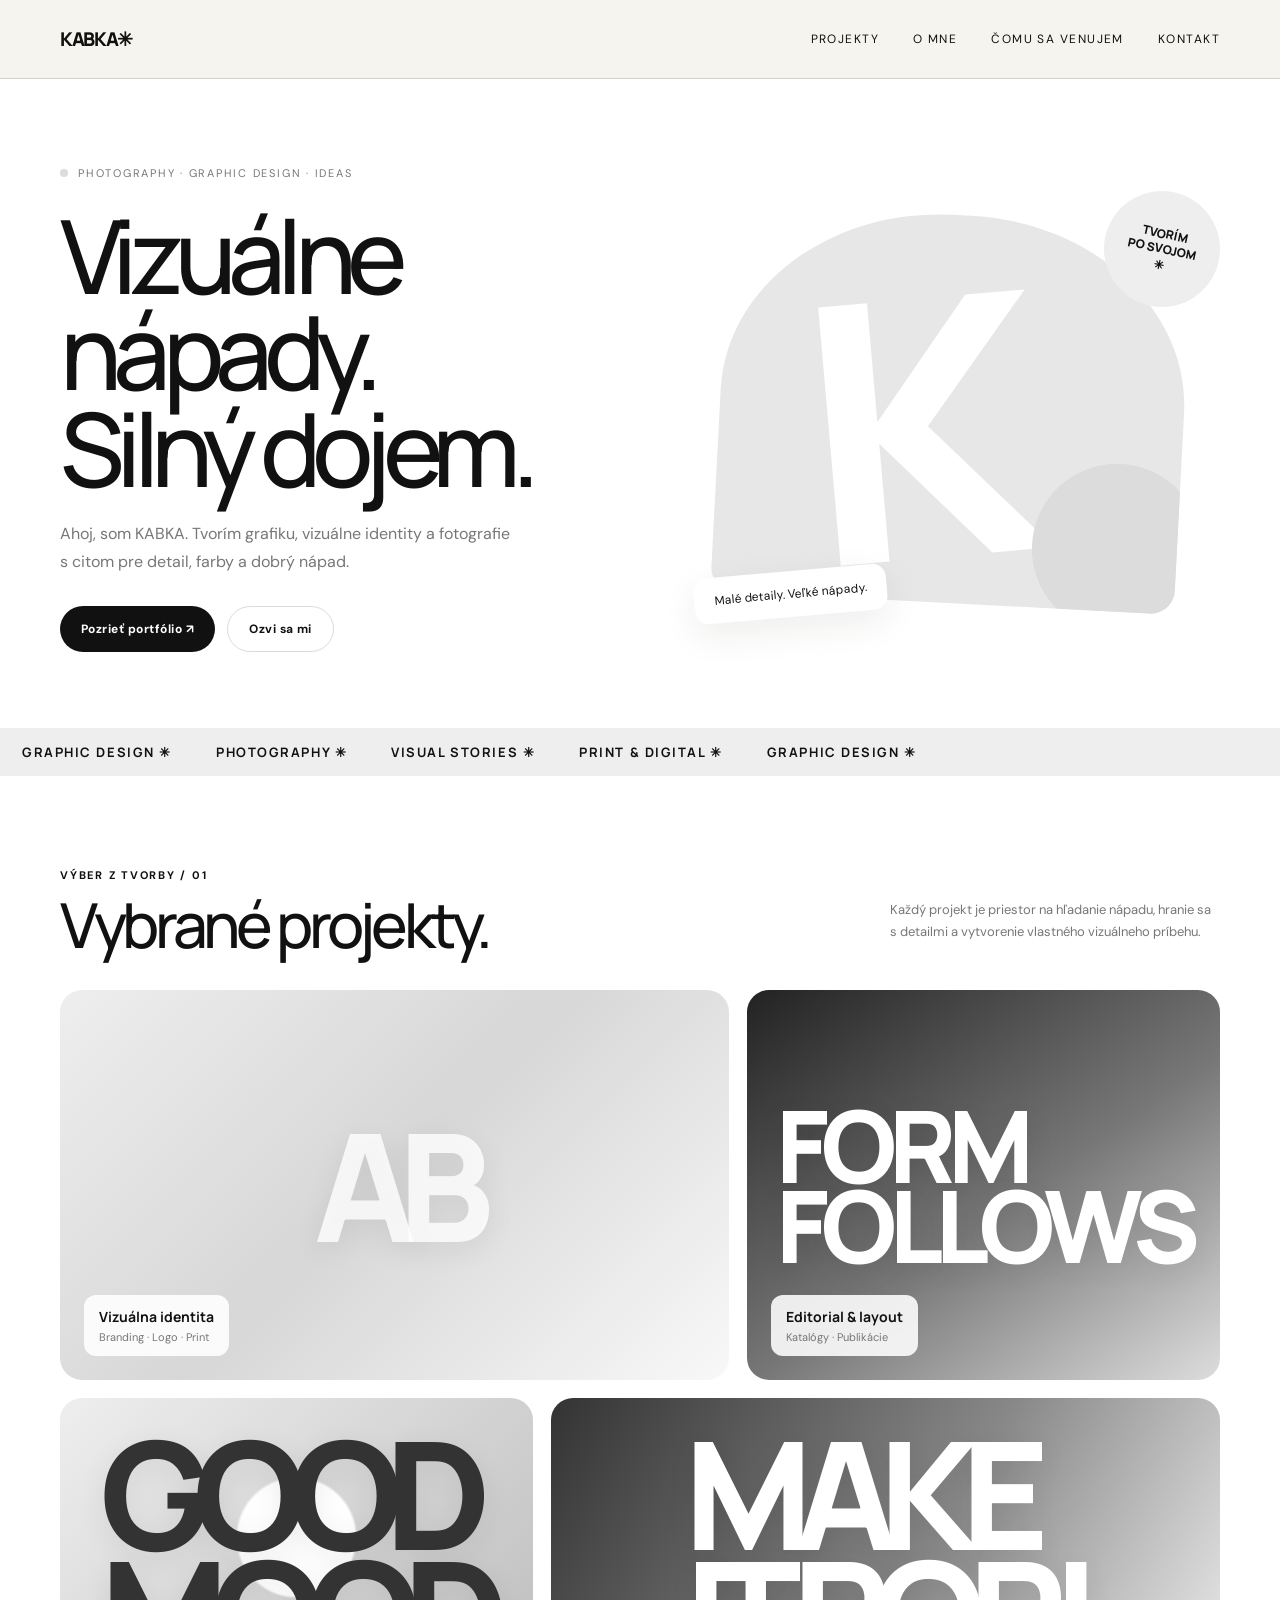
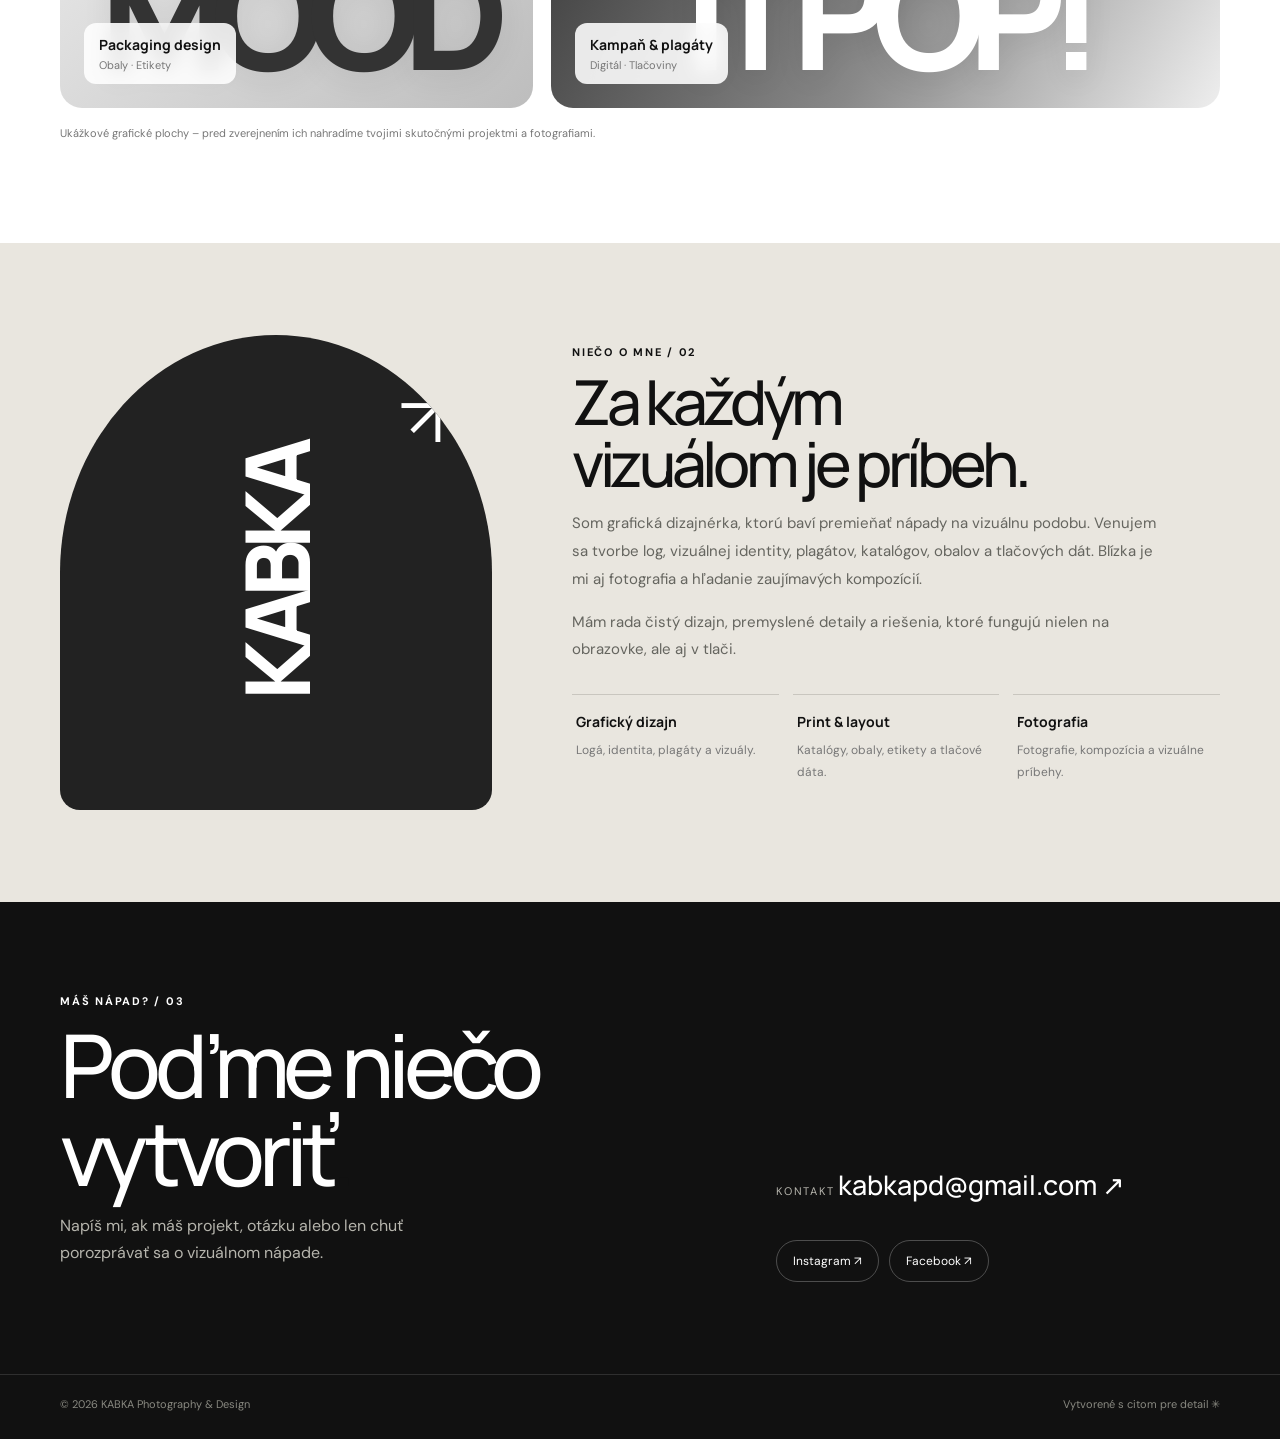
==== index.html @ 550609e1 "index-minimalist.html" ====
<!DOCTYPE html>
<html lang="sk">
<head>
  <meta charset="UTF-8">
  <meta name="viewport" content="width=device-width, initial-scale=1">
  <meta name="description" content="KABKA Photography & Design – grafický dizajn, vizuálna identita, tlačoviny a fotografia.">
  <meta name="theme-color" content="#f6f3ed">
  <title>KABKA — Photography & Design</title>
  <link rel="preconnect" href="https://fonts.googleapis.com">
  <link rel="preconnect" href="https://fonts.gstatic.com" crossorigin>
  <link href="https://fonts.googleapis.com/css2?family=DM+Sans:wght@400;500;600;700&family=Manrope:wght@300;400;500;600;700;800&display=swap" rel="stylesheet">
  <style>
    :root {
      --paper: #ffffff;
      --ink: #111111;
      --muted: #777777;
      --orange: #111111;
      --lime: #eeeeee;
      --blue: #e8e8e8;
      --line: rgba(32,33,30,.16);
      --radius: 22px;
    }
    * { box-sizing: border-box; }
    html { scroll-behavior: smooth; }
    body { margin: 0; background: var(--paper); color: var(--ink); font-family: "DM Sans", sans-serif; }
    a { color: inherit; text-decoration: none; }
    button { font: inherit; }
    .wrap { width: min(1160px, calc(100% - 48px)); margin: auto; }
    header { position: sticky; top: 0; z-index: 20; background: rgba(246,243,237,.9); backdrop-filter: blur(14px); border-bottom: 1px solid var(--line); }
    .nav { min-height: 78px; display: flex; align-items: center; justify-content: space-between; gap: 24px; }
    .brand { font: 800 19px/1 "Manrope", sans-serif; letter-spacing: -.07em; }
    .brand span { color: #111111; }
    nav { display: flex; align-items: center; gap: clamp(16px, 3vw, 34px); font-size: 12px; text-transform: uppercase; letter-spacing: .12em; }
    nav a { transition: color .2s; } nav a:hover { color: #111111; }
    .menu { display: none; border: 1px solid var(--line); border-radius: 50px; padding: 10px 14px; background: transparent; }
    .hero { padding: 82px 0 76px; position: relative; overflow: hidden; }
    .hero-grid { display: grid; grid-template-columns: 1.05fr .95fr; gap: 52px; align-items: center; }
    .eyebrow { display: inline-flex; align-items: center; gap: 10px; text-transform: uppercase; letter-spacing: .16em; font-size: 11px; color: var(--muted); }
    .dot { width: 8px; height: 8px; border-radius: 50%; background: #dcdcdc; display: inline-block; }
    h1 { font: 500 clamp(54px, 8vw, 104px)/.94 "Manrope", sans-serif; letter-spacing: -.085em; margin: 25px 0 24px; }
    h1 em { color: #111111; font-style: normal; }
    .hero-copy { max-width: 450px; color: var(--muted); font-size: 16px; line-height: 1.75; }
    .hero-actions { display: flex; flex-wrap: wrap; gap: 12px; margin-top: 30px; }
    .btn { display: inline-flex; align-items: center; justify-content: center; border-radius: 50px; padding: 14px 21px; font-size: 12px; font-weight: 700; letter-spacing: .04em; transition: transform .2s, background .2s; }
    .btn:hover { transform: translateY(-3px); }
    .btn-dark { background: var(--ink); color: white; }
    .btn-light { border: 1px solid var(--line); }
    .hero-art { min-height: 430px; position: relative; }
    .shape-main { position: absolute; inset: 24px 36px 18px 26px; border-radius: 48% 48% 24px 24px; background: #e7e7e7; overflow: hidden; transform: rotate(3deg); }
    .shape-main:before { content: "K"; position: absolute; font: 800 360px/.8 "Manrope"; letter-spacing: -.14em; color: #ffffff; left: 18%; top: 17%; transform: rotate(-8deg); }
    .shape-main:after { content: ""; position: absolute; width: 170px; height: 170px; border-radius: 50%; background: #dcdcdc; right: -25px; bottom: -22px; }
    .sticker { position: absolute; right: 0; top: 0; width: 116px; height: 116px; border-radius: 50%; background: #eeeeee; display: grid; place-items: center; text-align: center; font: 800 12px/1.3 "Manrope"; text-transform: uppercase; transform: rotate(12deg); z-index: 2; }
    .scribble { position: absolute; bottom: 4px; left: 0; background: white; padding: 15px 20px; border-radius: 14px; box-shadow: 0 12px 35px #20211e14; font-size: 12px; transform: rotate(-5deg); z-index: 3; }
    .ticker { background: #eeeeee; padding: 15px 0; overflow: hidden; white-space: nowrap; font: 700 13px "Manrope"; letter-spacing: .12em; text-transform: uppercase; }
    .ticker span { padding: 0 22px; }
    section { padding: 92px 0; }
    .section-head { display: flex; align-items: end; justify-content: space-between; gap: 24px; margin-bottom: 34px; }
    .kicker { color: #111111; font-size: 11px; text-transform: uppercase; letter-spacing: .16em; font-weight: 700; }
    h2 { font: 500 clamp(38px, 5vw, 62px)/1 "Manrope"; letter-spacing: -.07em; margin: 12px 0 0; }
    .section-note { max-width: 330px; color: var(--muted); font-size: 13px; line-height: 1.7; }
    .work-grid { display: grid; grid-template-columns: repeat(12, 1fr); gap: 18px; }
    .project { position: relative; min-height: 310px; border-radius: var(--radius); overflow: hidden; display: flex; align-items: end; padding: 24px; isolation: isolate; }
    .project:before { content: ""; position: absolute; inset: 0; z-index: -1; transition: transform .5s; }
    .project:hover:before { transform: scale(1.06); }
    .project:nth-child(1) { grid-column: span 7; min-height: 390px; }
    .project:nth-child(2) { grid-column: span 5; }
    .project:nth-child(3) { grid-column: span 5; }
    .project:nth-child(4) { grid-column: span 7; }
    .project:nth-child(1):before { background: linear-gradient(135deg,#eeeeee,#d7d7d7 48%,#f8f8f8); }
    .project:nth-child(2):before { background: linear-gradient(145deg,#222222,#777777 55%,#dddddd); }
    .project:nth-child(3):before { background: radial-gradient(circle at 50% 45%,#ffffff 0 20%,transparent 21%),linear-gradient(135deg,#eeeeee,#bdbdbd); }
    .project:nth-child(4):before { background: linear-gradient(120deg,#333333,#888888 55%,#eeeeee); }
    .project .graphic { position: absolute; inset: 0; display: grid; place-items: center; pointer-events: none; }
    .project .graphic b { font: 800 clamp(65px, 12vw, 150px)/.8 "Manrope"; letter-spacing: -.12em; color: rgba(255,255,255,.8); text-shadow: 0 8px 30px #00000012; }
    .project:nth-child(2) .graphic b { font-size: clamp(55px,8vw,100px); color: #ffffff; letter-spacing: -.08em; }
    .project:nth-child(3) .graphic b { color: #333333; }
    .project:nth-child(4) .graphic b { color: #ffffff; }
    .project-label { background: rgba(255,255,255,.88); backdrop-filter: blur(10px); padding: 12px 15px; border-radius: 12px; }
    .project-label strong { display: block; font: 700 14px "Manrope"; }
    .project-label small { display: block; color: var(--muted); margin-top: 4px; font-size: 11px; }
    .about { background: #e9e6df; }
    .about-grid { display: grid; grid-template-columns: .8fr 1.2fr; gap: 80px; align-items: center; }
    .about-mark { background: #222222; border-radius: 50% 50% 20px 20px; aspect-ratio: 4/4.4; display: grid; place-items: center; position: relative; overflow: hidden; }
    .about-mark:before { content: "KABKA"; font: 800 clamp(45px,7vw,90px)/.8 "Manrope"; color: #ffffff; letter-spacing: -.1em; transform: rotate(-90deg); }
    .about-mark:after { content: "✳"; position: absolute; font-size: 100px; color: #ffffff; right: 12px; top: 8px; }
    .about-text { color: #65655f; font-size: 15px; line-height: 1.85; max-width: 600px; }
    .services { display: grid; grid-template-columns: repeat(3,1fr); gap: 14px; margin-top: 30px; }
    .service { border-top: 1px solid var(--line); padding: 17px 4px; }
    .service b { display: block; font: 700 14px "Manrope"; margin-bottom: 7px; }
    .service span { color: var(--muted); font-size: 12px; line-height: 1.6; }
    .contact { background: var(--ink); color: var(--paper); }
    .contact .kicker { color: #ffffff; }
    .contact-grid { display: grid; grid-template-columns: 1.2fr .8fr; gap: 50px; align-items: end; }
    .contact h2 { font-size: clamp(48px,7vw,88px); }
    .contact p { color: #b6b5ad; line-height: 1.7; max-width: 430px; }
    .contact-link { display: inline-block; font: 500 clamp(18px,3vw,27px) "Manrope"; border-bottom: 1px solid var(--orange); padding-bottom: 8px; margin-top: 15px; }
    .socials { display: flex; gap: 10px; margin-top: 28px; }
    .socials a { border: 1px solid #ffffff40; padding: 12px 16px; border-radius: 50px; font-size: 12px; }
    footer { background: var(--ink); color: #898981; padding: 22px 0 28px; border-top: 1px solid #ffffff20; font-size: 11px; }
    footer .wrap { display: flex; justify-content: space-between; gap: 20px; }
    @media (max-width: 760px) {
      .wrap { width: min(100% - 32px, 560px); }
      .nav { min-height: 68px; } .menu { display: block; }
      nav { display: none; position: absolute; top: 68px; left: 0; right: 0; background: var(--paper); padding: 22px 24px; border-bottom: 1px solid var(--line); flex-direction: column; align-items: flex-start; }
      nav.open { display: flex; }
      .hero { padding: 58px 0 50px; } .hero-grid, .about-grid, .contact-grid { grid-template-columns: 1fr; gap: 30px; }
      .hero-art { min-height: 330px; } .shape-main { inset: 15px 28px 10px 25px; }
      .shape-main:before { font-size: 280px; }
      section { padding: 68px 0; } .section-head { display: block; } .section-note { margin-top: 18px; }
      .project:nth-child(n) { grid-column: span 12; min-height: 280px; }
      .services { grid-template-columns: 1fr; gap: 0; }
      footer .wrap { flex-direction: column; }
    }
  </style>
</head>
<body>
  <header>
    <div class="wrap nav">
      <a class="brand" href="#top">KABKA<span>✳</span></a>
      <button class="menu" aria-label="Otvoriť menu" onclick="document.querySelector('nav').classList.toggle('open')">MENU ☰</button>
      <nav>
        <a href="#projekty">Projekty</a>
        <a href="#o-mne">O mne</a>
        <a href="#sluzby">Čomu sa venujem</a>
        <a href="#kontakt">Kontakt</a>
      </nav>
    </div>
  </header>

  <main id="top">
    <section class="hero">
      <div class="wrap hero-grid">
        <div>
          <div class="eyebrow"><i class="dot"></i> Photography · Graphic design · Ideas</div>
          <h1>Vizuálne<br><em>nápady.</em><br>Silný dojem.</h1>
          <p class="hero-copy">Ahoj, som KABKA. Tvorím grafiku, vizuálne identity a fotografie s citom pre detail, farby a dobrý nápad.</p>
          <div class="hero-actions">
            <a class="btn btn-dark" href="#projekty">Pozrieť portfólio ↗</a>
            <a class="btn btn-light" href="#kontakt">Ozvi sa mi</a>
          </div>
        </div>
        <div class="hero-art" aria-label="Abstraktná grafická ilustrácia">
          <div class="shape-main"></div>
          <div class="sticker">Tvorím<br>po svojom<br>✳</div>
          <div class="scribble">Malé detaily. Veľké nápady.</div>
        </div>
      </div>
    </section>

    <div class="ticker"><span>GRAPHIC DESIGN ✳</span><span>PHOTOGRAPHY ✳</span><span>VISUAL STORIES ✳</span><span>PRINT & DIGITAL ✳</span><span>GRAPHIC DESIGN ✳</span></div>

    <section id="projekty">
      <div class="wrap">
        <div class="section-head">
          <div><div class="kicker">Výber z tvorby / 01</div><h2>Vybrané projekty<span style="color:var(--orange)">.</span></h2></div>
          <p class="section-note">Každý projekt je priestor na hľadanie nápadu, hranie sa s detailmi a vytvorenie vlastného vizuálneho príbehu.</p>
        </div>
        <div class="work-grid">
          <a class="project" href="#kontakt"><div class="graphic"><b>AB</b></div><div class="project-label"><strong>Vizuálna identita</strong><small>Branding · Logo · Print</small></div></a>
          <a class="project" href="#kontakt"><div class="graphic"><b>FORM<br>FOLLOWS</b></div><div class="project-label"><strong>Editorial & layout</strong><small>Katalógy · Publikácie</small></div></a>
          <a class="project" href="#kontakt"><div class="graphic"><b>GOOD<br>MOOD</b></div><div class="project-label"><strong>Packaging design</strong><small>Obaly · Etikety</small></div></a>
          <a class="project" href="#kontakt"><div class="graphic"><b>MAKE<br>IT POP!</b></div><div class="project-label"><strong>Kampaň & plagáty</strong><small>Digitál · Tlačoviny</small></div></a>
        </div>
        <p style="font-size:11px;color:var(--muted);margin-top:18px">Ukážkové grafické plochy – pred zverejnením ich nahradíme tvojimi skutočnými projektmi a fotografiami.</p>
      </div>
    </section>

    <section class="about" id="o-mne">
      <div class="wrap about-grid">
        <div class="about-mark" aria-label="KABKA"></div>
        <div>
          <div class="kicker">Niečo o mne / 02</div>
          <h2>Za každým<br>vizuálom je príbeh.</h2>
          <p class="about-text">Som grafická dizajnérka, ktorú baví premieňať nápady na vizuálnu podobu. Venujem sa tvorbe log, vizuálnej identity, plagátov, katalógov, obalov a tlačových dát. Blízka je mi aj fotografia a hľadanie zaujímavých kompozícií.</p>
          <p class="about-text">Mám rada čistý dizajn, premyslené detaily a riešenia, ktoré fungujú nielen na obrazovke, ale aj v tlači.</p>
          <div class="services" id="sluzby">
            <div class="service"><b>Grafický dizajn</b><span>Logá, identita, plagáty a vizuály.</span></div>
            <div class="service"><b>Print & layout</b><span>Katalógy, obaly, etikety a tlačové dáta.</span></div>
            <div class="service"><b>Fotografia</b><span>Fotografie, kompozícia a vizuálne príbehy.</span></div>
          </div>
        </div>
      </div>
    </section>

    <section id="kontakt" class="contact">
      <div class="wrap contact-grid">
        <div>
          <div class="kicker">Máš nápad? / 03</div>
          <h2>Poďme niečo<br>vytvoriť<span style="color:var(--orange)">.</span></h2>
          <p>Napíš mi, ak máš projekt, otázku alebo len chuť porozprávať sa o vizuálnom nápade.</p>
        </div>
        <div>
          <div class="eyebrow" style="color:#b6b5ad">Kontakt</div>
          <a class="contact-link" href="mailto:kabkapd@gmail.com">kabkapd@gmail.com ↗</a>
          <div class="socials">
            <a href="https://www.instagram.com/" target="_blank" rel="noopener">Instagram ↗</a>
            <a href="https://www.facebook.com/" target="_blank" rel="noopener">Facebook ↗</a>
          </div>
        </div>
      </div>
    </section>
  </main>
  <footer><div class="wrap"><span>© <span id="year"></span> KABKA Photography & Design</span><span>Vytvorené s citom pre detail ✳</span></div></footer>
  <script>document.getElementById('year').textContent = new Date().getFullYear();</script>
</body>
</html>
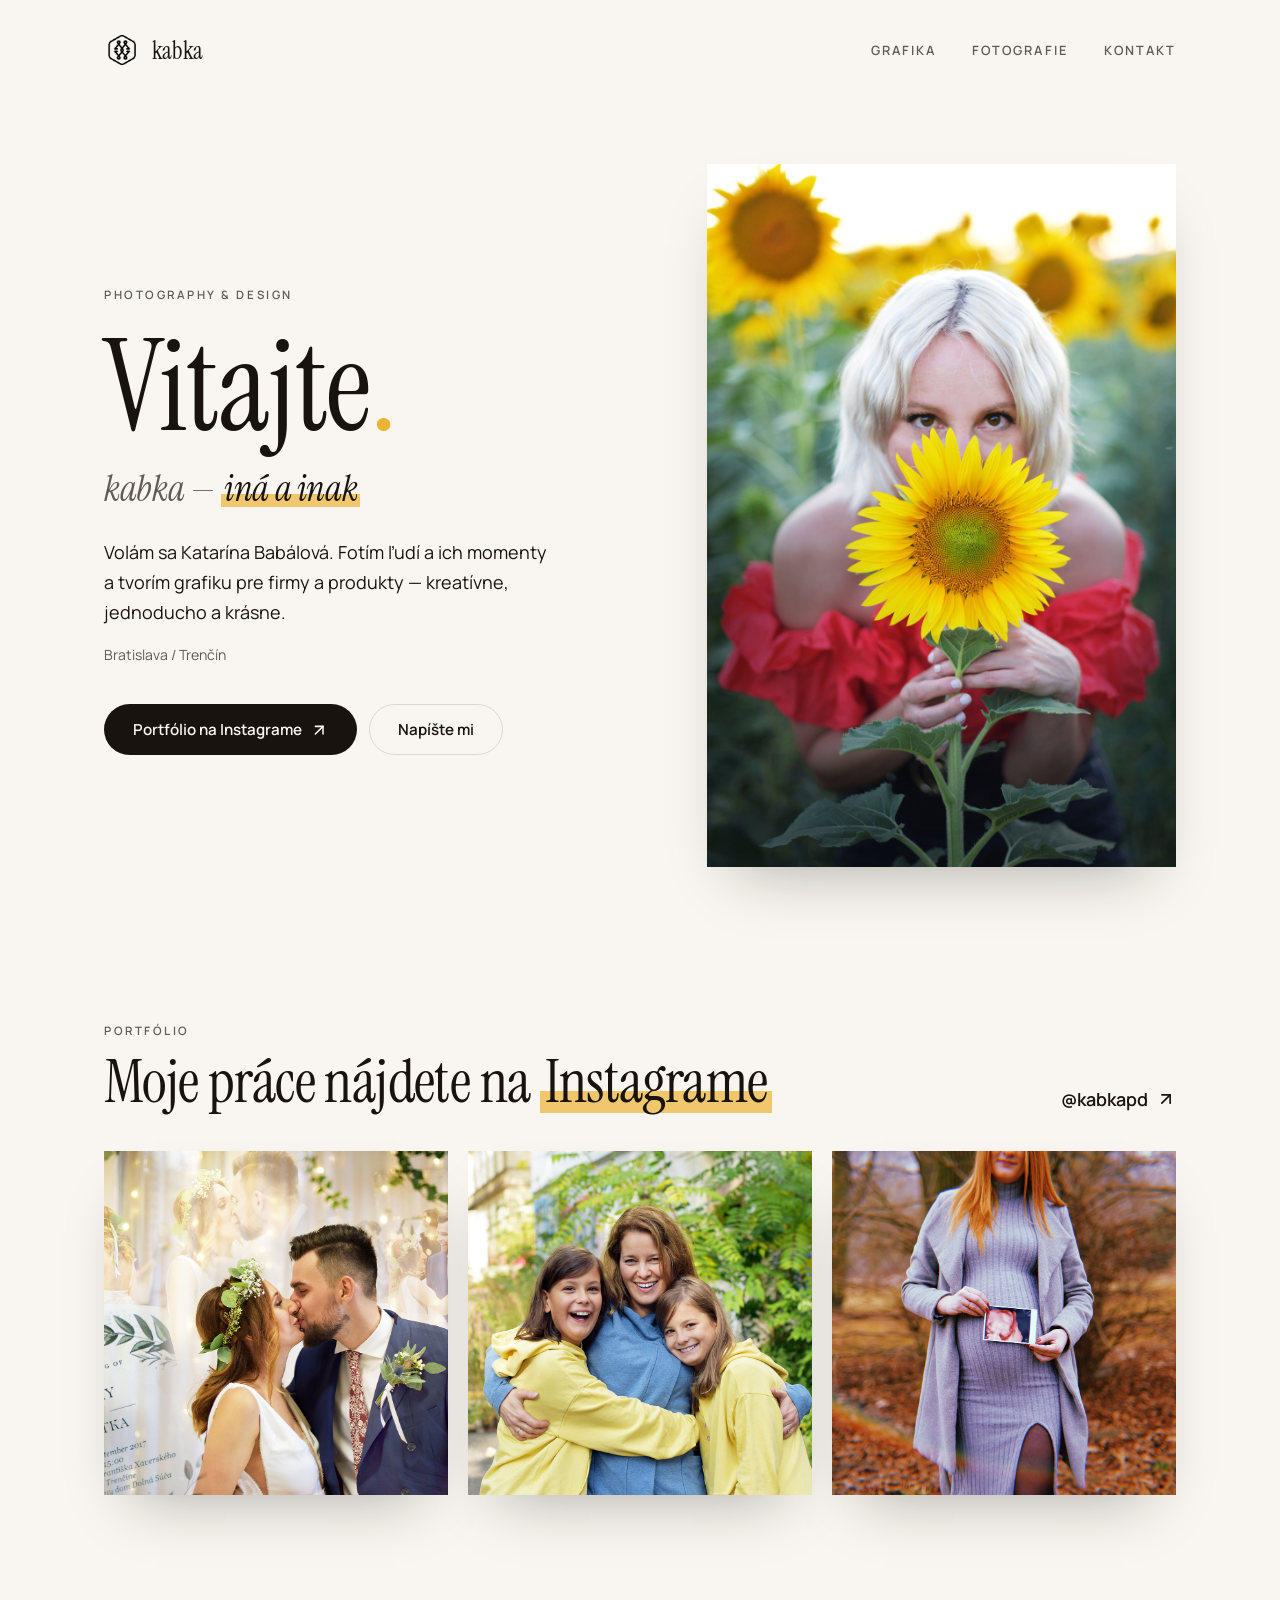
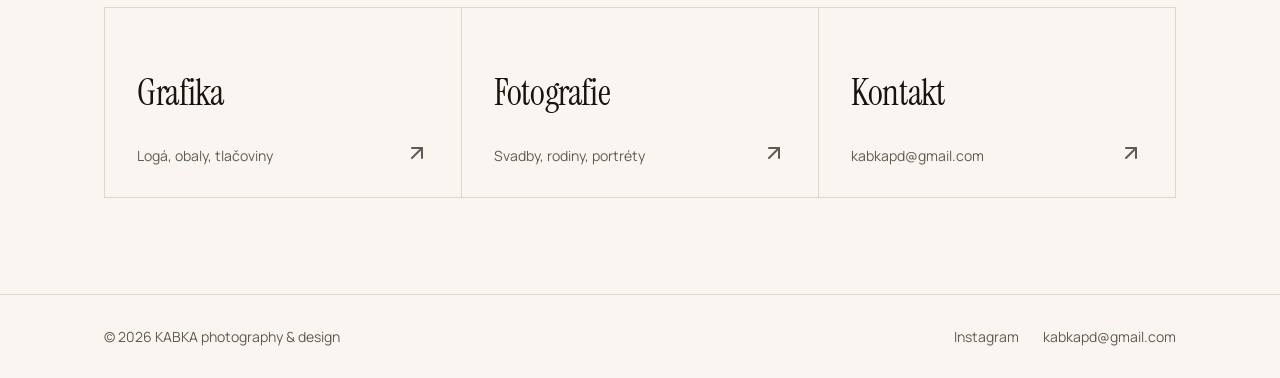
==== commit d6d92ea3: "Nová minimalistická stránka KABKA: úvod, Grafika, Fotografie, Kontakt" ====
--- a/index.html
+++ b/index.html
@@ -1,206 +1,117 @@
 <!DOCTYPE html>
 <html lang="sk">
 <head>
-  <meta charset="UTF-8">
+  <meta charset="utf-8">
   <meta name="viewport" content="width=device-width, initial-scale=1">
-  <meta name="description" content="KABKA Photography & Design – grafický dizajn, vizuálna identita, tlačoviny a fotografia.">
-  <meta name="theme-color" content="#f6f3ed">
-  <title>KABKA — Photography & Design</title>
+  <title>KABKA – fotografia a grafický dizajn | Katarína Babálová</title>
+  <meta name="description" content="Vitajte u KABKA – iná a inak. Fotografie a grafický dizajn Kataríny Babálovej, Bratislava a Trenčín.">
+  <meta name="author" content="Katarína Babálová">
+  <meta property="og:title" content="KABKA – fotografia a grafický dizajn">
+  <meta property="og:description" content="Iná a inak. Fotografie a grafika Kataríny Babálovej z Bratislavy a Trenčína.">
+  <meta property="og:type" content="website">
+  <meta property="og:url" content="https://kabkapd.com/">
+  <meta name="twitter:card" content="summary_large_image">
+  <link rel="canonical" href="https://kabkapd.com/">
+  <link rel="icon" type="image/png" href="/favicon.png">
   <link rel="preconnect" href="https://fonts.googleapis.com">
   <link rel="preconnect" href="https://fonts.gstatic.com" crossorigin>
-  <link href="https://fonts.googleapis.com/css2?family=DM+Sans:wght@400;500;600;700&family=Manrope:wght@300;400;500;600;700;800&display=swap" rel="stylesheet">
-  <style>
-    :root {
-      --paper: #ffffff;
-      --ink: #111111;
-      --muted: #777777;
-      --orange: #111111;
-      --lime: #eeeeee;
-      --blue: #e8e8e8;
-      --line: rgba(32,33,30,.16);
-      --radius: 22px;
-    }
-    * { box-sizing: border-box; }
-    html { scroll-behavior: smooth; }
-    body { margin: 0; background: var(--paper); color: var(--ink); font-family: "DM Sans", sans-serif; }
-    a { color: inherit; text-decoration: none; }
-    button { font: inherit; }
-    .wrap { width: min(1160px, calc(100% - 48px)); margin: auto; }
-    header { position: sticky; top: 0; z-index: 20; background: rgba(246,243,237,.9); backdrop-filter: blur(14px); border-bottom: 1px solid var(--line); }
-    .nav { min-height: 78px; display: flex; align-items: center; justify-content: space-between; gap: 24px; }
-    .brand { font: 800 19px/1 "Manrope", sans-serif; letter-spacing: -.07em; }
-    .brand span { color: #111111; }
-    nav { display: flex; align-items: center; gap: clamp(16px, 3vw, 34px); font-size: 12px; text-transform: uppercase; letter-spacing: .12em; }
-    nav a { transition: color .2s; } nav a:hover { color: #111111; }
-    .menu { display: none; border: 1px solid var(--line); border-radius: 50px; padding: 10px 14px; background: transparent; }
-    .hero { padding: 82px 0 76px; position: relative; overflow: hidden; }
-    .hero-grid { display: grid; grid-template-columns: 1.05fr .95fr; gap: 52px; align-items: center; }
-    .eyebrow { display: inline-flex; align-items: center; gap: 10px; text-transform: uppercase; letter-spacing: .16em; font-size: 11px; color: var(--muted); }
-    .dot { width: 8px; height: 8px; border-radius: 50%; background: #dcdcdc; display: inline-block; }
-    h1 { font: 500 clamp(54px, 8vw, 104px)/.94 "Manrope", sans-serif; letter-spacing: -.085em; margin: 25px 0 24px; }
-    h1 em { color: #111111; font-style: normal; }
-    .hero-copy { max-width: 450px; color: var(--muted); font-size: 16px; line-height: 1.75; }
-    .hero-actions { display: flex; flex-wrap: wrap; gap: 12px; margin-top: 30px; }
-    .btn { display: inline-flex; align-items: center; justify-content: center; border-radius: 50px; padding: 14px 21px; font-size: 12px; font-weight: 700; letter-spacing: .04em; transition: transform .2s, background .2s; }
-    .btn:hover { transform: translateY(-3px); }
-    .btn-dark { background: var(--ink); color: white; }
-    .btn-light { border: 1px solid var(--line); }
-    .hero-art { min-height: 430px; position: relative; }
-    .shape-main { position: absolute; inset: 24px 36px 18px 26px; border-radius: 48% 48% 24px 24px; background: #e7e7e7; overflow: hidden; transform: rotate(3deg); }
-    .shape-main:before { content: "K"; position: absolute; font: 800 360px/.8 "Manrope"; letter-spacing: -.14em; color: #ffffff; left: 18%; top: 17%; transform: rotate(-8deg); }
-    .shape-main:after { content: ""; position: absolute; width: 170px; height: 170px; border-radius: 50%; background: #dcdcdc; right: -25px; bottom: -22px; }
-    .sticker { position: absolute; right: 0; top: 0; width: 116px; height: 116px; border-radius: 50%; background: #eeeeee; display: grid; place-items: center; text-align: center; font: 800 12px/1.3 "Manrope"; text-transform: uppercase; transform: rotate(12deg); z-index: 2; }
-    .scribble { position: absolute; bottom: 4px; left: 0; background: white; padding: 15px 20px; border-radius: 14px; box-shadow: 0 12px 35px #20211e14; font-size: 12px; transform: rotate(-5deg); z-index: 3; }
-    .ticker { background: #eeeeee; padding: 15px 0; overflow: hidden; white-space: nowrap; font: 700 13px "Manrope"; letter-spacing: .12em; text-transform: uppercase; }
-    .ticker span { padding: 0 22px; }
-    section { padding: 92px 0; }
-    .section-head { display: flex; align-items: end; justify-content: space-between; gap: 24px; margin-bottom: 34px; }
-    .kicker { color: #111111; font-size: 11px; text-transform: uppercase; letter-spacing: .16em; font-weight: 700; }
-    h2 { font: 500 clamp(38px, 5vw, 62px)/1 "Manrope"; letter-spacing: -.07em; margin: 12px 0 0; }
-    .section-note { max-width: 330px; color: var(--muted); font-size: 13px; line-height: 1.7; }
-    .work-grid { display: grid; grid-template-columns: repeat(12, 1fr); gap: 18px; }
-    .project { position: relative; min-height: 310px; border-radius: var(--radius); overflow: hidden; display: flex; align-items: end; padding: 24px; isolation: isolate; }
-    .project:before { content: ""; position: absolute; inset: 0; z-index: -1; transition: transform .5s; }
-    .project:hover:before { transform: scale(1.06); }
-    .project:nth-child(1) { grid-column: span 7; min-height: 390px; }
-    .project:nth-child(2) { grid-column: span 5; }
-    .project:nth-child(3) { grid-column: span 5; }
-    .project:nth-child(4) { grid-column: span 7; }
-    .project:nth-child(1):before { background: linear-gradient(135deg,#eeeeee,#d7d7d7 48%,#f8f8f8); }
-    .project:nth-child(2):before { background: linear-gradient(145deg,#222222,#777777 55%,#dddddd); }
-    .project:nth-child(3):before { background: radial-gradient(circle at 50% 45%,#ffffff 0 20%,transparent 21%),linear-gradient(135deg,#eeeeee,#bdbdbd); }
-    .project:nth-child(4):before { background: linear-gradient(120deg,#333333,#888888 55%,#eeeeee); }
-    .project .graphic { position: absolute; inset: 0; display: grid; place-items: center; pointer-events: none; }
-    .project .graphic b { font: 800 clamp(65px, 12vw, 150px)/.8 "Manrope"; letter-spacing: -.12em; color: rgba(255,255,255,.8); text-shadow: 0 8px 30px #00000012; }
-    .project:nth-child(2) .graphic b { font-size: clamp(55px,8vw,100px); color: #ffffff; letter-spacing: -.08em; }
-    .project:nth-child(3) .graphic b { color: #333333; }
-    .project:nth-child(4) .graphic b { color: #ffffff; }
-    .project-label { background: rgba(255,255,255,.88); backdrop-filter: blur(10px); padding: 12px 15px; border-radius: 12px; }
-    .project-label strong { display: block; font: 700 14px "Manrope"; }
-    .project-label small { display: block; color: var(--muted); margin-top: 4px; font-size: 11px; }
-    .about { background: #e9e6df; }
-    .about-grid { display: grid; grid-template-columns: .8fr 1.2fr; gap: 80px; align-items: center; }
-    .about-mark { background: #222222; border-radius: 50% 50% 20px 20px; aspect-ratio: 4/4.4; display: grid; place-items: center; position: relative; overflow: hidden; }
-    .about-mark:before { content: "KABKA"; font: 800 clamp(45px,7vw,90px)/.8 "Manrope"; color: #ffffff; letter-spacing: -.1em; transform: rotate(-90deg); }
-    .about-mark:after { content: "✳"; position: absolute; font-size: 100px; color: #ffffff; right: 12px; top: 8px; }
-    .about-text { color: #65655f; font-size: 15px; line-height: 1.85; max-width: 600px; }
-    .services { display: grid; grid-template-columns: repeat(3,1fr); gap: 14px; margin-top: 30px; }
-    .service { border-top: 1px solid var(--line); padding: 17px 4px; }
-    .service b { display: block; font: 700 14px "Manrope"; margin-bottom: 7px; }
-    .service span { color: var(--muted); font-size: 12px; line-height: 1.6; }
-    .contact { background: var(--ink); color: var(--paper); }
-    .contact .kicker { color: #ffffff; }
-    .contact-grid { display: grid; grid-template-columns: 1.2fr .8fr; gap: 50px; align-items: end; }
-    .contact h2 { font-size: clamp(48px,7vw,88px); }
-    .contact p { color: #b6b5ad; line-height: 1.7; max-width: 430px; }
-    .contact-link { display: inline-block; font: 500 clamp(18px,3vw,27px) "Manrope"; border-bottom: 1px solid var(--orange); padding-bottom: 8px; margin-top: 15px; }
-    .socials { display: flex; gap: 10px; margin-top: 28px; }
-    .socials a { border: 1px solid #ffffff40; padding: 12px 16px; border-radius: 50px; font-size: 12px; }
-    footer { background: var(--ink); color: #898981; padding: 22px 0 28px; border-top: 1px solid #ffffff20; font-size: 11px; }
-    footer .wrap { display: flex; justify-content: space-between; gap: 20px; }
-    @media (max-width: 760px) {
-      .wrap { width: min(100% - 32px, 560px); }
-      .nav { min-height: 68px; } .menu { display: block; }
-      nav { display: none; position: absolute; top: 68px; left: 0; right: 0; background: var(--paper); padding: 22px 24px; border-bottom: 1px solid var(--line); flex-direction: column; align-items: flex-start; }
-      nav.open { display: flex; }
-      .hero { padding: 58px 0 50px; } .hero-grid, .about-grid, .contact-grid { grid-template-columns: 1fr; gap: 30px; }
-      .hero-art { min-height: 330px; } .shape-main { inset: 15px 28px 10px 25px; }
-      .shape-main:before { font-size: 280px; }
-      section { padding: 68px 0; } .section-head { display: block; } .section-note { margin-top: 18px; }
-      .project:nth-child(n) { grid-column: span 12; min-height: 280px; }
-      .services { grid-template-columns: 1fr; gap: 0; }
-      footer .wrap { flex-direction: column; }
-    }
-  </style>
+  <link href="https://fonts.googleapis.com/css2?family=Instrument+Serif:ital@0;1&family=Manrope:wght@400;500;600;700&display=swap" rel="stylesheet">
+  <link rel="stylesheet" href="/assets/css/site.css">
 </head>
 <body>
-  <header>
-    <div class="wrap nav">
-      <a class="brand" href="#top">KABKA<span>✳</span></a>
-      <button class="menu" aria-label="Otvoriť menu" onclick="document.querySelector('nav').classList.toggle('open')">MENU ☰</button>
-      <nav>
-        <a href="#projekty">Projekty</a>
-        <a href="#o-mne">O mne</a>
-        <a href="#sluzby">Čomu sa venujem</a>
-        <a href="#kontakt">Kontakt</a>
-      </nav>
-    </div>
-  </header>
+  <div class="page">
+    <header class="wrap">
+      <div class="site-header">
+        <a class="brand" href="/" aria-label="KABKA – úvod">
+          <img src="/assets/img/kabka-logo.png" alt="">
+          <span class="word">kabka</span>
+        </a>
+        <nav class="site-nav">
+          <a class="nav-link" href="/grafika.html">Grafika</a>
+          <a class="nav-link" href="/fotografie.html">Fotografie</a>
+          <a class="nav-link" href="/kontakt.html">Kontakt</a>
+        </nav>
+      </div>
+    </header>
 
-  <main id="top">
-    <section class="hero">
-      <div class="wrap hero-grid">
-        <div>
-          <div class="eyebrow"><i class="dot"></i> Photography · Graphic design · Ideas</div>
-          <h1>Vizuálne<br><em>nápady.</em><br>Silný dojem.</h1>
-          <p class="hero-copy">Ahoj, som KABKA. Tvorím grafiku, vizuálne identity a fotografie s citom pre detail, farby a dobrý nápad.</p>
+    <main class="wrap">
+      <section class="hero">
+        <div class="fade-up">
+          <p class="eyebrow">Photography &amp; design</p>
+          <h1 class="display">Vitajte<span class="accent-dot">.</span></h1>
+          <p class="display sub muted">kabka — <span class="marker" style="color:var(--ink)">iná a inak</span></p>
+          <p class="lead intro">
+            Volám sa Katarína Babálová. Fotím ľudí a ich momenty a tvorím grafiku pre firmy a
+            produkty — kreatívne, jednoducho a krásne.
+          </p>
+          <p class="muted" style="margin-top:.75rem;font-size:.875rem">Bratislava / Trenčín</p>
           <div class="hero-actions">
-            <a class="btn btn-dark" href="#projekty">Pozrieť portfólio ↗</a>
-            <a class="btn btn-light" href="#kontakt">Ozvi sa mi</a>
+            <a class="btn btn-dark" href="https://www.instagram.com/kabkapd" target="_blank" rel="noreferrer">
+              Portfólio na Instagrame
+              <svg viewBox="0 0 24 24" fill="none" stroke="currentColor" stroke-width="2" stroke-linecap="round" stroke-linejoin="round" aria-hidden="true"><path d="M7 7h10v10"/><path d="M7 17 17 7"/></svg>
+            </a>
+            <a class="btn btn-outline" href="/kontakt.html">Napíšte mi</a>
           </div>
         </div>
-        <div class="hero-art" aria-label="Abstraktná grafická ilustrácia">
-          <div class="shape-main"></div>
-          <div class="sticker">Tvorím<br>po svojom<br>✳</div>
-          <div class="scribble">Malé detaily. Veľké nápady.</div>
+        <div class="hero-photo fade-up" style="animation-delay:150ms">
+          <div class="photo-frame r-2-3">
+            <img src="/assets/foto/05-slnecnica-portret.jpg" alt="Portrét ženy so slnečnicou v poli slnečníc">
+          </div>
+        </div>
+      </section>
+
+      <section class="strip">
+        <div class="strip-head">
+          <div>
+            <p class="eyebrow">Portfólio</p>
+            <h2 class="display">Moje práce nájdete na <span class="marker">Instagrame</span></h2>
+          </div>
+          <a class="handle-link" href="https://www.instagram.com/kabkapd" target="_blank" rel="noreferrer">
+            @kabkapd
+            <svg viewBox="0 0 24 24" fill="none" stroke="currentColor" stroke-width="2" stroke-linecap="round" stroke-linejoin="round" aria-hidden="true"><path d="M7 7h10v10"/><path d="M7 17 17 7"/></svg>
+          </a>
+        </div>
+        <a class="strip-grid" href="https://www.instagram.com/kabkapd" target="_blank" rel="noreferrer" aria-label="Otvoriť portfólio na Instagrame">
+          <div class="photo-frame r-square"><img src="/assets/foto/01-svadba-luky-katka.jpg" alt="Novomanželia sa bozkávajú na svadbe" loading="lazy"></div>
+          <div class="photo-frame r-square"><img src="/assets/foto/03-rodina-objatie.jpg" alt="Mama objíma dve dcéry v žltých mikinách" loading="lazy"></div>
+          <div class="photo-frame r-square"><img src="/assets/foto/04-tehulka-ocakavanie.jpg" alt="Tehotná žena v jesennom lese drží fotku z ultrazvuku" loading="lazy"></div>
+        </a>
+      </section>
+
+      <section class="cards">
+        <a class="card" href="/grafika.html">
+          <div>
+            <p class="card-title display">Grafika</p>
+            <p class="card-note">Logá, obaly, tlačoviny</p>
+          </div>
+          <svg viewBox="0 0 24 24" fill="none" stroke="currentColor" stroke-width="2" stroke-linecap="round" stroke-linejoin="round" aria-hidden="true"><path d="M7 7h10v10"/><path d="M7 17 17 7"/></svg>
+        </a>
+        <a class="card" href="/fotografie.html">
+          <div>
+            <p class="card-title display">Fotografie</p>
+            <p class="card-note">Svadby, rodiny, portréty</p>
+          </div>
+          <svg viewBox="0 0 24 24" fill="none" stroke="currentColor" stroke-width="2" stroke-linecap="round" stroke-linejoin="round" aria-hidden="true"><path d="M7 7h10v10"/><path d="M7 17 17 7"/></svg>
+        </a>
+        <a class="card" href="/kontakt.html">
+          <div>
+            <p class="card-title display">Kontakt</p>
+            <p class="card-note">kabkapd@gmail.com</p>
+          </div>
+          <svg viewBox="0 0 24 24" fill="none" stroke="currentColor" stroke-width="2" stroke-linecap="round" stroke-linejoin="round" aria-hidden="true"><path d="M7 7h10v10"/><path d="M7 17 17 7"/></svg>
+        </a>
+      </section>
+    </main>
+
+    <footer class="site-footer">
+      <div class="wrap row">
+        <p style="margin:0">© 2026 KABKA photography &amp; design</p>
+        <div class="links">
+          <a href="https://www.instagram.com/kabkapd" target="_blank" rel="noreferrer">Instagram</a>
+          <a href="mailto:kabkapd@gmail.com">kabkapd@gmail.com</a>
         </div>
       </div>
-    </section>
-
-    <div class="ticker"><span>GRAPHIC DESIGN ✳</span><span>PHOTOGRAPHY ✳</span><span>VISUAL STORIES ✳</span><span>PRINT & DIGITAL ✳</span><span>GRAPHIC DESIGN ✳</span></div>
-
-    <section id="projekty">
-      <div class="wrap">
-        <div class="section-head">
-          <div><div class="kicker">Výber z tvorby / 01</div><h2>Vybrané projekty<span style="color:var(--orange)">.</span></h2></div>
-          <p class="section-note">Každý projekt je priestor na hľadanie nápadu, hranie sa s detailmi a vytvorenie vlastného vizuálneho príbehu.</p>
-        </div>
-        <div class="work-grid">
-          <a class="project" href="#kontakt"><div class="graphic"><b>AB</b></div><div class="project-label"><strong>Vizuálna identita</strong><small>Branding · Logo · Print</small></div></a>
-          <a class="project" href="#kontakt"><div class="graphic"><b>FORM<br>FOLLOWS</b></div><div class="project-label"><strong>Editorial & layout</strong><small>Katalógy · Publikácie</small></div></a>
-          <a class="project" href="#kontakt"><div class="graphic"><b>GOOD<br>MOOD</b></div><div class="project-label"><strong>Packaging design</strong><small>Obaly · Etikety</small></div></a>
-          <a class="project" href="#kontakt"><div class="graphic"><b>MAKE<br>IT POP!</b></div><div class="project-label"><strong>Kampaň & plagáty</strong><small>Digitál · Tlačoviny</small></div></a>
-        </div>
-        <p style="font-size:11px;color:var(--muted);margin-top:18px">Ukážkové grafické plochy – pred zverejnením ich nahradíme tvojimi skutočnými projektmi a fotografiami.</p>
-      </div>
-    </section>
-
-    <section class="about" id="o-mne">
-      <div class="wrap about-grid">
-        <div class="about-mark" aria-label="KABKA"></div>
-        <div>
-          <div class="kicker">Niečo o mne / 02</div>
-          <h2>Za každým<br>vizuálom je príbeh.</h2>
-          <p class="about-text">Som grafická dizajnérka, ktorú baví premieňať nápady na vizuálnu podobu. Venujem sa tvorbe log, vizuálnej identity, plagátov, katalógov, obalov a tlačových dát. Blízka je mi aj fotografia a hľadanie zaujímavých kompozícií.</p>
-          <p class="about-text">Mám rada čistý dizajn, premyslené detaily a riešenia, ktoré fungujú nielen na obrazovke, ale aj v tlači.</p>
-          <div class="services" id="sluzby">
-            <div class="service"><b>Grafický dizajn</b><span>Logá, identita, plagáty a vizuály.</span></div>
-            <div class="service"><b>Print & layout</b><span>Katalógy, obaly, etikety a tlačové dáta.</span></div>
-            <div class="service"><b>Fotografia</b><span>Fotografie, kompozícia a vizuálne príbehy.</span></div>
-          </div>
-        </div>
-      </div>
-    </section>
-
-    <section id="kontakt" class="contact">
-      <div class="wrap contact-grid">
-        <div>
-          <div class="kicker">Máš nápad? / 03</div>
-          <h2>Poďme niečo<br>vytvoriť<span style="color:var(--orange)">.</span></h2>
-          <p>Napíš mi, ak máš projekt, otázku alebo len chuť porozprávať sa o vizuálnom nápade.</p>
-        </div>
-        <div>
-          <div class="eyebrow" style="color:#b6b5ad">Kontakt</div>
-          <a class="contact-link" href="mailto:kabkapd@gmail.com">kabkapd@gmail.com ↗</a>
-          <div class="socials">
-            <a href="https://www.instagram.com/" target="_blank" rel="noopener">Instagram ↗</a>
-            <a href="https://www.facebook.com/" target="_blank" rel="noopener">Facebook ↗</a>
-          </div>
-        </div>
-      </div>
-    </section>
-  </main>
-  <footer><div class="wrap"><span>© <span id="year"></span> KABKA Photography & Design</span><span>Vytvorené s citom pre detail ✳</span></div></footer>
-  <script>document.getElementById('year').textContent = new Date().getFullYear();</script>
+    </footer>
+  </div>
 </body>
 </html>
--- a/assets/css/site.css
+++ b/assets/css/site.css
@@ -0,0 +1,649 @@
+/* KABKA – static site styles (GitHub Pages) */
+
+:root {
+  --paper: oklch(0.975 0.008 85);
+  --ink: oklch(0.19 0.012 60);
+  --muted: oklch(0.94 0.012 85);
+  --muted-ink: oklch(0.47 0.015 60);
+  --accent: oklch(0.8 0.15 82);
+  --line: oklch(0.88 0.012 80);
+  --shadow-photo: 0 30px 60px -30px color-mix(in oklab, var(--ink) 35%, transparent);
+  --ease-soft: cubic-bezier(0.22, 1, 0.36, 1);
+}
+
+* {
+  box-sizing: border-box;
+}
+
+html {
+  scroll-behavior: smooth;
+}
+
+body {
+  margin: 0;
+  background: var(--paper);
+  color: var(--ink);
+  font-family: "Manrope", ui-sans-serif, system-ui, sans-serif;
+  -webkit-font-smoothing: antialiased;
+}
+
+::selection {
+  background: var(--accent);
+  color: var(--ink);
+}
+
+a {
+  color: inherit;
+  text-decoration: none;
+}
+
+img {
+  display: block;
+  max-width: 100%;
+}
+
+.page {
+  display: flex;
+  min-height: 100vh;
+  flex-direction: column;
+}
+
+main {
+  flex: 1;
+}
+
+.wrap {
+  width: 100%;
+  max-width: 1152px;
+  margin-inline: auto;
+  padding-inline: 1.5rem;
+}
+
+@media (min-width: 768px) {
+  .wrap {
+    padding-inline: 2.5rem;
+  }
+}
+
+/* ---------- type ---------- */
+
+.display {
+  font-family: "Instrument Serif", ui-serif, Georgia, serif;
+  font-weight: 400;
+  letter-spacing: -0.01em;
+  line-height: 0.95;
+}
+
+.eyebrow {
+  font-size: 0.72rem;
+  font-weight: 600;
+  letter-spacing: 0.22em;
+  text-transform: uppercase;
+  color: var(--muted-ink);
+}
+
+.lead {
+  font-size: 1.125rem;
+  line-height: 1.65;
+}
+
+.muted {
+  color: var(--muted-ink);
+}
+
+.marker {
+  background-image: linear-gradient(
+    transparent 62%,
+    color-mix(in oklab, var(--accent) 70%, transparent) 62%,
+    color-mix(in oklab, var(--accent) 70%, transparent) 90%,
+    transparent 90%
+  );
+  padding: 0 0.08em;
+}
+
+/* ---------- header ---------- */
+
+.site-header {
+  display: flex;
+  align-items: center;
+  justify-content: space-between;
+  gap: 1rem;
+  padding-block: 1.5rem;
+}
+
+@media (min-width: 768px) {
+  .site-header {
+    padding-block: 2rem;
+  }
+}
+
+.brand {
+  display: flex;
+  align-items: center;
+  gap: 0.75rem;
+}
+
+.brand img {
+  height: 2.25rem;
+  width: 2.25rem;
+  object-fit: contain;
+}
+
+.brand .word {
+  font-family: "Instrument Serif", ui-serif, Georgia, serif;
+  font-size: 1.5rem;
+  display: none;
+}
+
+@media (min-width: 640px) {
+  .brand .word {
+    display: inline;
+  }
+}
+
+.site-nav {
+  display: flex;
+  align-items: center;
+  gap: 1rem;
+}
+
+@media (min-width: 640px) {
+  .site-nav {
+    gap: 2.25rem;
+  }
+}
+
+.nav-link {
+  position: relative;
+  font-size: 0.8rem;
+  font-weight: 600;
+  letter-spacing: 0.16em;
+  text-transform: uppercase;
+  color: var(--muted-ink);
+  transition: color 0.3s var(--ease-soft);
+}
+
+.nav-link::after {
+  content: "";
+  position: absolute;
+  left: 0;
+  right: 0;
+  bottom: -6px;
+  height: 2px;
+  background: var(--accent);
+  transform: scaleX(0);
+  transform-origin: left;
+  transition: transform 0.4s var(--ease-soft);
+}
+
+.nav-link:hover,
+.nav-link[aria-current="page"] {
+  color: var(--ink);
+}
+
+.nav-link:hover::after,
+.nav-link[aria-current="page"]::after {
+  transform: scaleX(1);
+}
+
+/* ---------- photo frames ---------- */
+
+.photo-frame {
+  overflow: hidden;
+  background: var(--muted);
+  box-shadow: var(--shadow-photo);
+}
+
+.photo-frame img {
+  width: 100%;
+  height: 100%;
+  object-fit: cover;
+  transition: transform 1.2s var(--ease-soft);
+}
+
+.photo-frame:hover img {
+  transform: scale(1.03);
+}
+
+.r-3-2 { aspect-ratio: 3 / 2; }
+.r-2-3 { aspect-ratio: 2 / 3; }
+.r-7-6 { aspect-ratio: 7 / 6; }
+.r-5-7 { aspect-ratio: 5 / 7; }
+.r-4-3 { aspect-ratio: 4 / 3; }
+.r-square { aspect-ratio: 1 / 1; }
+
+/* ---------- buttons ---------- */
+
+.btn {
+  display: inline-flex;
+  align-items: center;
+  justify-content: center;
+  gap: 0.5rem;
+  border-radius: 999px;
+  padding: 0.875rem 1.75rem;
+  font-size: 0.95rem;
+  font-weight: 600;
+  font-family: inherit;
+  border: 1px solid transparent;
+  transition: background 0.2s, border-color 0.2s, transform 0.2s;
+}
+
+.btn svg {
+  width: 1.15rem;
+  height: 1.15rem;
+}
+
+.btn-dark {
+  background: var(--ink);
+  color: var(--paper);
+}
+
+.btn-dark:hover {
+  background: color-mix(in oklab, var(--ink) 88%, transparent);
+}
+
+.btn-outline {
+  border-color: var(--line);
+  color: var(--ink);
+}
+
+.btn-outline:hover {
+  background: var(--muted);
+}
+
+/* ---------- hero ---------- */
+
+.hero {
+  display: grid;
+  gap: 3rem;
+  padding-top: 2rem;
+  align-items: center;
+}
+
+@media (min-width: 768px) {
+  .hero {
+    grid-template-columns: 1.15fr 1fr;
+    gap: 4rem;
+    padding-top: 4rem;
+  }
+}
+
+.hero h1 {
+  margin: 1.5rem 0 0;
+  font-size: clamp(4.5rem, 10vw, 9rem);
+}
+
+.hero .accent-dot {
+  color: var(--accent);
+}
+
+.hero .sub {
+  margin: 1.5rem 0 0;
+  font-size: clamp(1.875rem, 4vw, 2.25rem);
+  font-style: italic;
+}
+
+.hero .intro {
+  margin-top: 2rem;
+  max-width: 28rem;
+}
+
+.hero-actions {
+  display: flex;
+  flex-wrap: wrap;
+  gap: 0.75rem;
+  margin-top: 2.5rem;
+}
+
+.hero-photo {
+  width: 100%;
+  max-width: 24rem;
+  margin-inline: auto;
+}
+
+@media (min-width: 768px) {
+  .hero-photo {
+    max-width: none;
+  }
+}
+
+/* ---------- portfolio strip ---------- */
+
+.strip {
+  margin-top: 7rem;
+}
+
+@media (min-width: 768px) {
+  .strip {
+    margin-top: 9rem;
+  }
+}
+
+.strip-head {
+  display: flex;
+  flex-direction: column;
+  justify-content: space-between;
+  gap: 1.5rem;
+}
+
+@media (min-width: 768px) {
+  .strip-head {
+    flex-direction: row;
+    align-items: flex-end;
+  }
+}
+
+.strip-head h2 {
+  margin: 1rem 0 0;
+  font-size: clamp(2.5rem, 6vw, 3.75rem);
+}
+
+.handle-link {
+  display: inline-flex;
+  flex-shrink: 0;
+  align-items: center;
+  gap: 0.5rem;
+  font-size: 1.125rem;
+  font-weight: 600;
+}
+
+.handle-link svg {
+  width: 1.25rem;
+  height: 1.25rem;
+  transition: transform 0.3s var(--ease-soft);
+}
+
+.handle-link:hover svg {
+  transform: translate(0.125rem, -0.125rem);
+}
+
+.strip-grid {
+  display: grid;
+  grid-template-columns: repeat(3, 1fr);
+  gap: 0.75rem;
+  margin-top: 2.5rem;
+}
+
+@media (min-width: 640px) {
+  .strip-grid {
+    gap: 1.25rem;
+  }
+}
+
+/* ---------- cards ---------- */
+
+.cards {
+  display: grid;
+  gap: 1px;
+  background: var(--line);
+  border: 1px solid var(--line);
+  overflow: hidden;
+  margin-top: 7rem;
+}
+
+@media (min-width: 640px) {
+  .cards {
+    grid-template-columns: repeat(3, 1fr);
+  }
+}
+
+.card {
+  display: flex;
+  align-items: flex-end;
+  justify-content: space-between;
+  gap: 1rem;
+  background: var(--paper);
+  padding: 2rem;
+  transition: background 0.2s;
+}
+
+.card:hover {
+  background: var(--muted);
+}
+
+.card .card-title {
+  font-size: 2.25rem;
+}
+
+.card .card-note {
+  margin: 0.5rem 0 0;
+  font-size: 0.875rem;
+  color: var(--muted-ink);
+}
+
+.card svg {
+  width: 1.5rem;
+  height: 1.5rem;
+  color: var(--muted-ink);
+  transition: transform 0.3s var(--ease-soft), color 0.3s;
+}
+
+.card:hover svg {
+  transform: translate(0, -0.25rem);
+  color: var(--ink);
+}
+
+/* ---------- page header ---------- */
+
+.page-head {
+  max-width: 42rem;
+  padding-bottom: 3.5rem;
+  padding-top: 2rem;
+}
+
+@media (min-width: 768px) {
+  .page-head {
+    padding-top: 4rem;
+  }
+}
+
+.page-head h1 {
+  margin: 1.25rem 0 0;
+  font-size: clamp(3.5rem, 8vw, 4.5rem);
+}
+
+.page-head p {
+  margin-top: 1.5rem;
+}
+
+/* ---------- work grid ---------- */
+
+.work-grid {
+  columns: 1;
+  gap: 1.5rem;
+}
+
+@media (min-width: 640px) {
+  .work-grid {
+    columns: 2;
+  }
+}
+
+@media (min-width: 1024px) {
+  .work-grid {
+    columns: 3;
+  }
+}
+
+.work-grid figure {
+  break-inside: avoid;
+  margin: 0 0 1.5rem;
+  animation: fade-up 0.9s var(--ease-soft) both;
+}
+
+.work-grid figcaption {
+  display: flex;
+  align-items: baseline;
+  justify-content: space-between;
+  gap: 1rem;
+  margin-top: 0.75rem;
+}
+
+.work-grid .work-title {
+  font-family: "Instrument Serif", ui-serif, Georgia, serif;
+  font-size: 1.25rem;
+  line-height: 1.1;
+}
+
+/* ---------- instagram note ---------- */
+
+.ig-note {
+  display: flex;
+  flex-direction: column;
+  align-items: flex-start;
+  justify-content: space-between;
+  gap: 1rem;
+  border-top: 1px solid var(--line);
+  margin-top: 4rem;
+  padding-top: 2rem;
+}
+
+@media (min-width: 640px) {
+  .ig-note {
+    flex-direction: row;
+    align-items: center;
+  }
+}
+
+.ig-note p {
+  margin: 0;
+  max-width: 28rem;
+  color: var(--muted-ink);
+}
+
+/* ---------- contact ---------- */
+
+.contact {
+  display: grid;
+  gap: 3.5rem;
+  padding-top: 2rem;
+}
+
+@media (min-width: 768px) {
+  .contact {
+    grid-template-columns: 1.2fr 1fr;
+    gap: 5rem;
+    padding-top: 4rem;
+  }
+}
+
+.contact h1 {
+  margin: 1.25rem 0 0;
+  font-size: clamp(3.5rem, 8vw, 4.5rem);
+}
+
+.contact-list {
+  margin: 3rem 0 0;
+  border-top: 1px solid var(--line);
+  border-bottom: 1px solid var(--line);
+}
+
+.contact-row {
+  display: flex;
+  align-items: center;
+  justify-content: space-between;
+  gap: 1rem;
+  padding-block: 1.25rem;
+  border-bottom: 1px solid var(--line);
+}
+
+.contact-row:last-child {
+  border-bottom: 0;
+}
+
+.contact-row .label {
+  width: 7rem;
+  flex-shrink: 0;
+}
+
+.contact-row .value {
+  flex: 1;
+  font-size: 1.125rem;
+  font-weight: 600;
+}
+
+.contact-row svg {
+  width: 1.25rem;
+  height: 1.25rem;
+  color: var(--muted-ink);
+  transition: transform 0.3s var(--ease-soft), color 0.3s;
+}
+
+.contact-row:hover svg {
+  transform: translate(0, -0.125rem);
+  color: var(--ink);
+}
+
+.sign {
+  margin-top: 2.5rem;
+  font-size: 0.875rem;
+  line-height: 1.6;
+  color: var(--muted-ink);
+}
+
+.sign .name {
+  font-weight: 600;
+  color: var(--ink);
+}
+
+/* ---------- footer ---------- */
+
+.site-footer {
+  border-top: 1px solid var(--line);
+  margin-top: 6rem;
+  padding-block: 2rem;
+}
+
+.site-footer .row {
+  display: flex;
+  flex-direction: column;
+  gap: 0.75rem;
+  font-size: 0.875rem;
+  color: var(--muted-ink);
+}
+
+@media (min-width: 640px) {
+  .site-footer .row {
+    flex-direction: row;
+    align-items: center;
+    justify-content: space-between;
+  }
+}
+
+.site-footer .links {
+  display: flex;
+  gap: 1.5rem;
+}
+
+.site-footer a:hover {
+  color: var(--ink);
+}
+
+/* ---------- animation ---------- */
+
+.fade-up {
+  animation: fade-up 0.9s var(--ease-soft) both;
+}
+
+@keyframes fade-up {
+  from {
+    opacity: 0;
+    transform: translateY(14px);
+  }
+  to {
+    opacity: 1;
+    transform: translateY(0);
+  }
+}
+
+@media (prefers-reduced-motion: reduce) {
+  .fade-up,
+  .work-grid figure {
+    animation: none;
+  }
+  .photo-frame img,
+  .card svg,
+  .handle-link svg {
+    transition: none;
+  }
+}
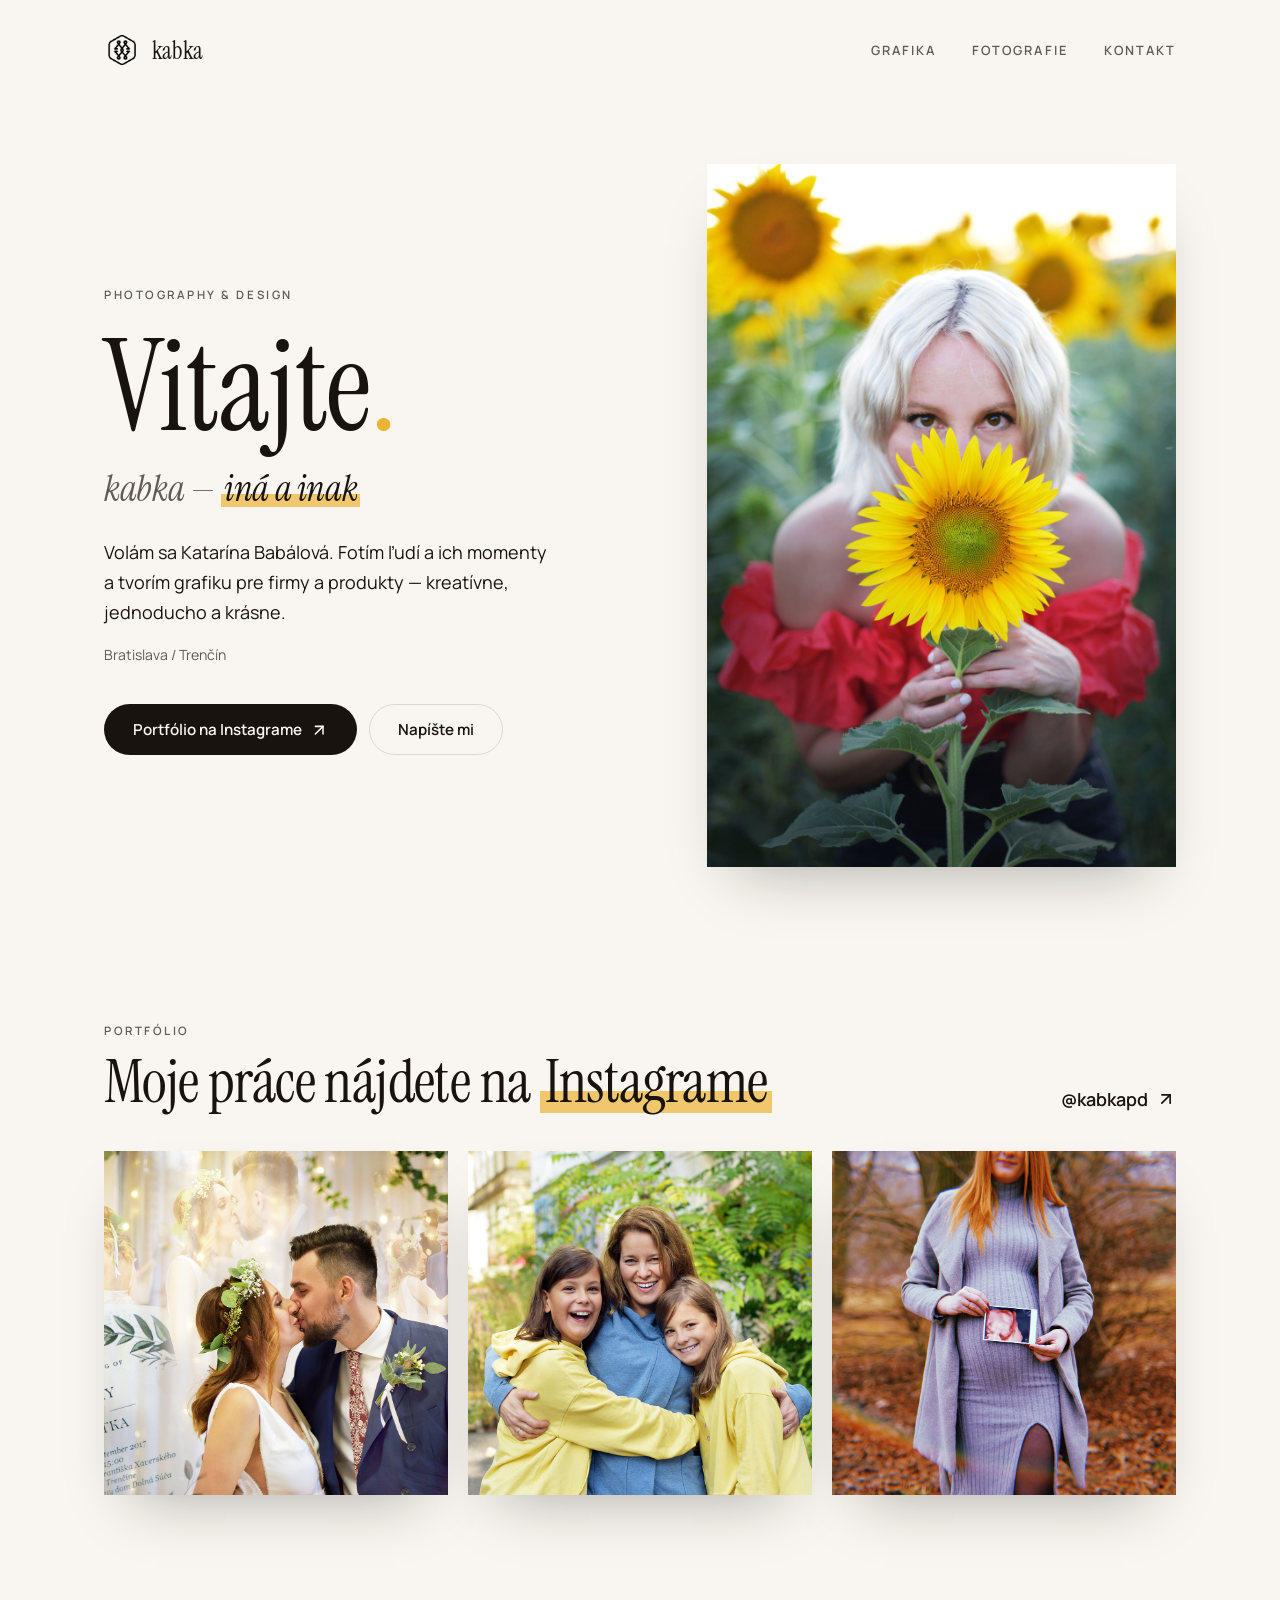
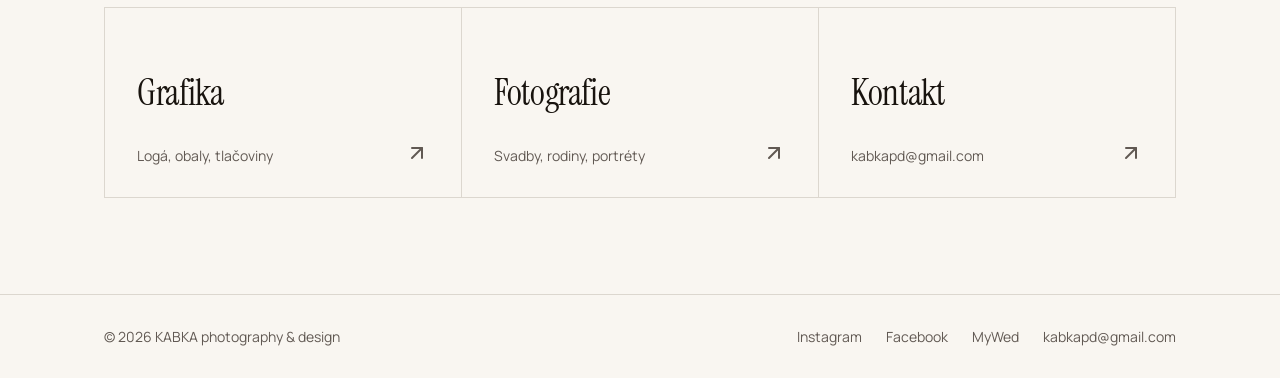
==== commit 6524d57e: "Nová minimalistická stránka KABKA: úvod, Grafika, Fotografie, Kontakt" ====
--- a/index.html
+++ b/index.html
@@ -108,6 +108,8 @@
         <p style="margin:0">© 2026 KABKA photography &amp; design</p>
         <div class="links">
           <a href="https://www.instagram.com/kabkapd" target="_blank" rel="noreferrer">Instagram</a>
+          <a href="https://www.facebook.com/kabkapd" target="_blank" rel="noreferrer">Facebook</a>
+          <a href="https://mywed.com/cs/photographer/kabkapd/" target="_blank" rel="noreferrer">MyWed</a>
           <a href="mailto:kabkapd@gmail.com">kabkapd@gmail.com</a>
         </div>
       </div>
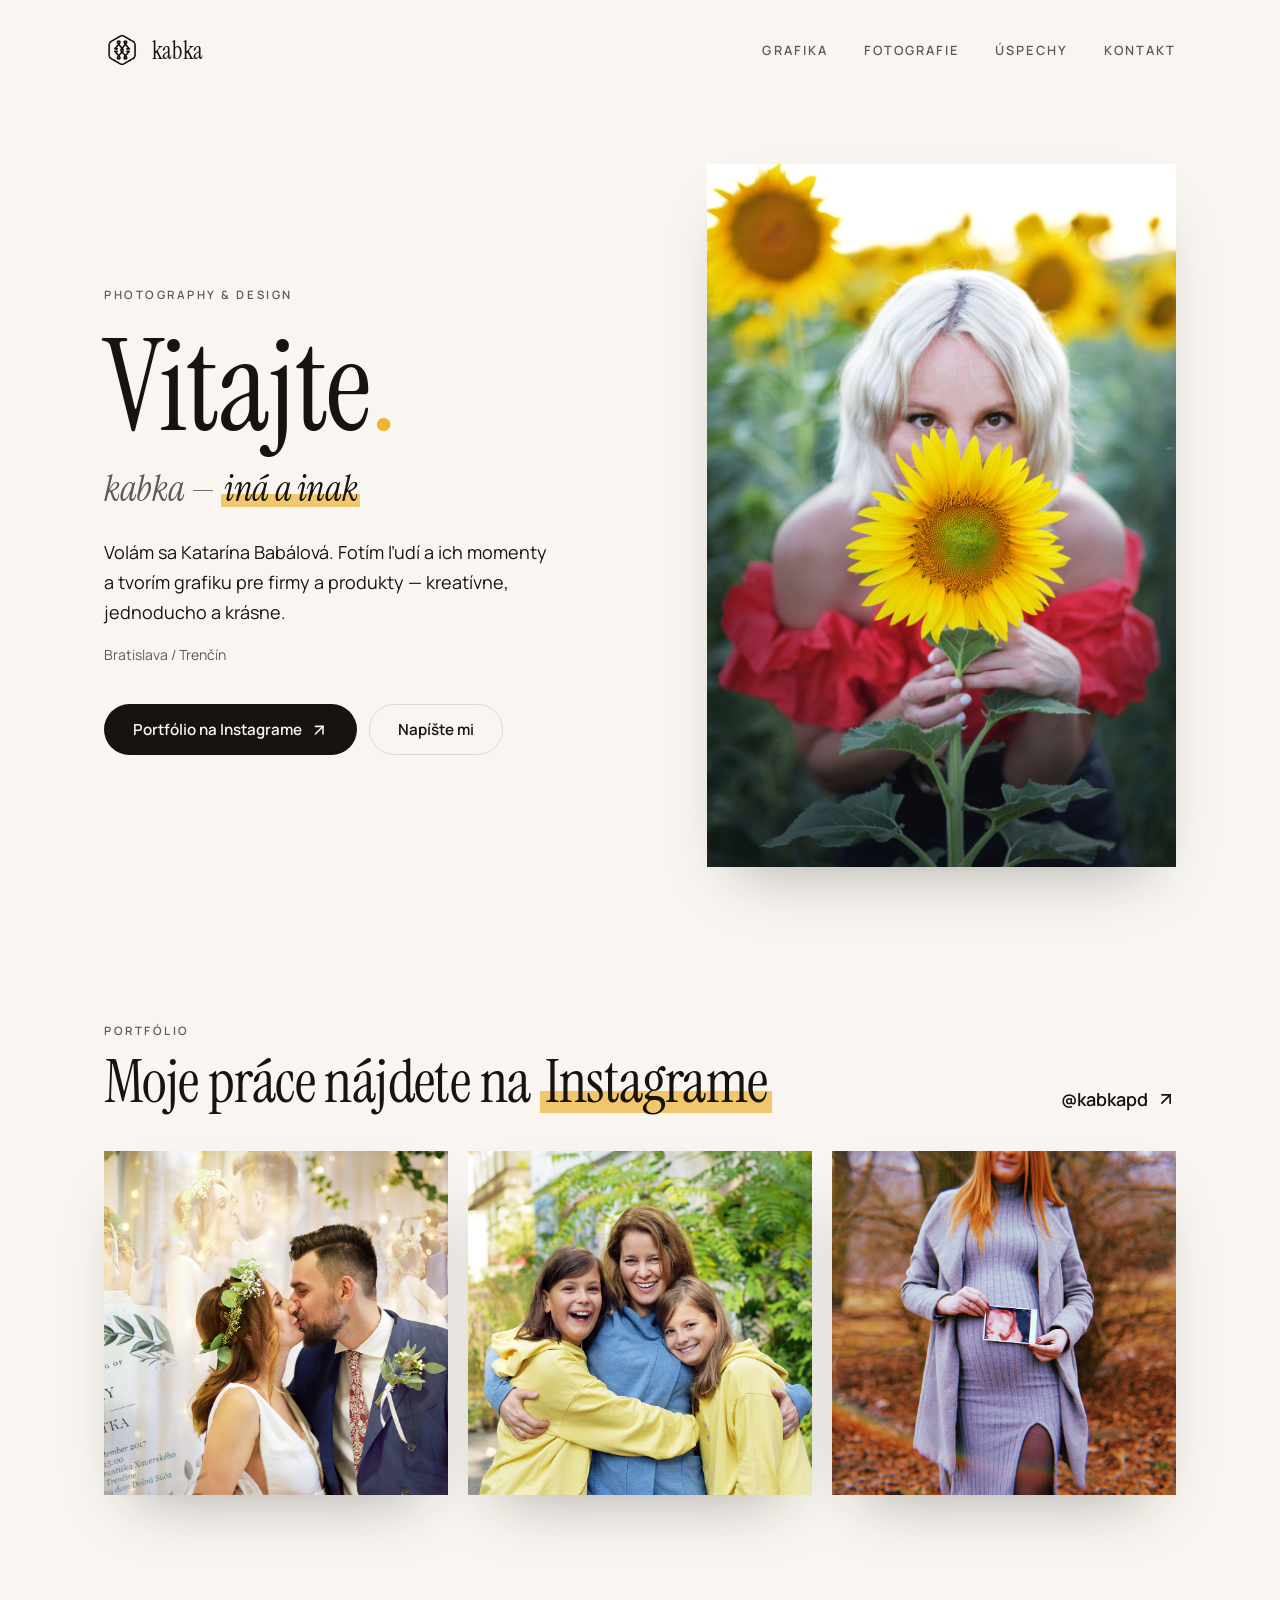
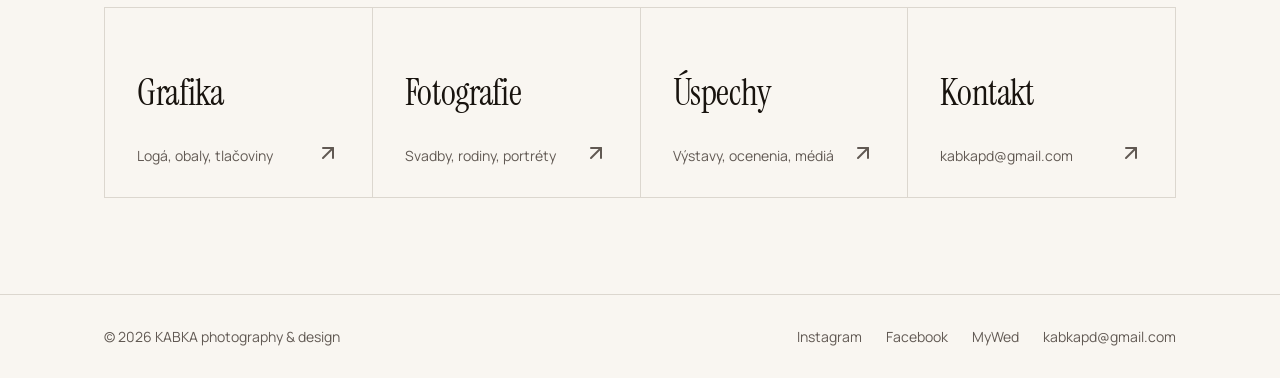
==== commit 92f4bee6: "KABKA: úvod, Grafika, Fotografie, Úspechy, Kontakt" ====
--- a/index.html
+++ b/index.html
@@ -29,6 +29,7 @@
         <nav class="site-nav">
           <a class="nav-link" href="/grafika.html">Grafika</a>
           <a class="nav-link" href="/fotografie.html">Fotografie</a>
+          <a class="nav-link" href="/uspechy.html">Úspechy</a>
           <a class="nav-link" href="/kontakt.html">Kontakt</a>
         </nav>
       </div>
@@ -93,6 +94,13 @@
           </div>
           <svg viewBox="0 0 24 24" fill="none" stroke="currentColor" stroke-width="2" stroke-linecap="round" stroke-linejoin="round" aria-hidden="true"><path d="M7 7h10v10"/><path d="M7 17 17 7"/></svg>
         </a>
+        <a class="card" href="/uspechy.html">
+          <div>
+            <p class="card-title display">Úspechy</p>
+            <p class="card-note">Výstavy, ocenenia, médiá</p>
+          </div>
+          <svg viewBox="0 0 24 24" fill="none" stroke="currentColor" stroke-width="2" stroke-linecap="round" stroke-linejoin="round" aria-hidden="true"><path d="M7 7h10v10"/><path d="M7 17 17 7"/></svg>
+        </a>
         <a class="card" href="/kontakt.html">
           <div>
             <p class="card-title display">Kontakt</p>
--- a/assets/css/site.css
+++ b/assets/css/site.css
@@ -124,6 +124,7 @@
 }
 
 .brand img {
+  flex-shrink: 0;
   height: 2.25rem;
   width: 2.25rem;
   object-fit: contain;
@@ -161,6 +162,26 @@
   text-transform: uppercase;
   color: var(--muted-ink);
   transition: color 0.3s var(--ease-soft);
+}
+
+@media (max-width: 639px) {
+  .site-nav {
+    gap: 0.75rem;
+  }
+  .nav-link {
+    font-size: 0.68rem;
+    letter-spacing: 0.08em;
+  }
+}
+
+@media (max-width: 359px) {
+  .site-nav {
+    gap: 0.5rem;
+  }
+  .nav-link {
+    font-size: 0.62rem;
+    letter-spacing: 0.04em;
+  }
 }
 
 .nav-link::after {
@@ -383,7 +404,13 @@
 
 @media (min-width: 640px) {
   .cards {
-    grid-template-columns: repeat(3, 1fr);
+    grid-template-columns: repeat(2, 1fr);
+  }
+}
+
+@media (min-width: 1024px) {
+  .cards {
+    grid-template-columns: repeat(4, 1fr);
   }
 }
 
@@ -586,6 +613,103 @@
   color: var(--ink);
 }
 
+/* ---------- úspechy ---------- */
+
+.ach-list {
+  list-style: none;
+  margin: 0;
+  padding: 0;
+  border-top: 1px solid var(--line);
+}
+
+.ach {
+  display: grid;
+  gap: 1.5rem;
+  padding-block: 2.5rem;
+  border-bottom: 1px solid var(--line);
+  animation: fade-up 0.9s var(--ease-soft) both;
+}
+
+@media (min-width: 640px) {
+  .ach {
+    grid-template-columns: 12rem 1fr;
+  }
+}
+
+@media (min-width: 768px) {
+  .ach {
+    grid-template-columns: 6rem 14rem 1fr;
+    gap: 2.5rem;
+  }
+}
+
+.ach-year {
+  display: none;
+  margin: 0;
+  font-size: 2.25rem;
+}
+
+@media (min-width: 768px) {
+  .ach-year {
+    display: block;
+  }
+  .ach-year-inline {
+    display: none;
+  }
+}
+
+.ach-img {
+  width: 100%;
+  max-width: 20rem;
+  align-self: start;
+}
+
+@media (min-width: 640px) {
+  .ach-img {
+    max-width: none;
+  }
+}
+
+.ach-img img {
+  height: auto;
+}
+
+.ach .eyebrow {
+  margin: 0;
+}
+
+.ach h2 {
+  margin: 0.75rem 0 0;
+  font-size: clamp(1.875rem, 4vw, 2.25rem);
+}
+
+.ach p.muted {
+  margin: 1rem 0 0;
+  max-width: 36rem;
+  line-height: 1.65;
+}
+
+.ach-links {
+  display: flex;
+  flex-wrap: wrap;
+  gap: 0.5rem 1.5rem;
+  margin-top: 1.25rem;
+}
+
+.ach-links a {
+  display: inline-flex;
+  align-items: center;
+  gap: 0.375rem;
+  font-size: 0.875rem;
+  font-weight: 600;
+}
+
+.ach-links svg {
+  width: 1rem;
+  height: 1rem;
+  color: var(--muted-ink);
+}
+
 /* ---------- footer ---------- */
 
 .site-footer {
@@ -612,7 +736,8 @@
 
 .site-footer .links {
   display: flex;
-  gap: 1.5rem;
+  flex-wrap: wrap;
+  gap: 0.5rem 1.5rem;
 }
 
 .site-footer a:hover {
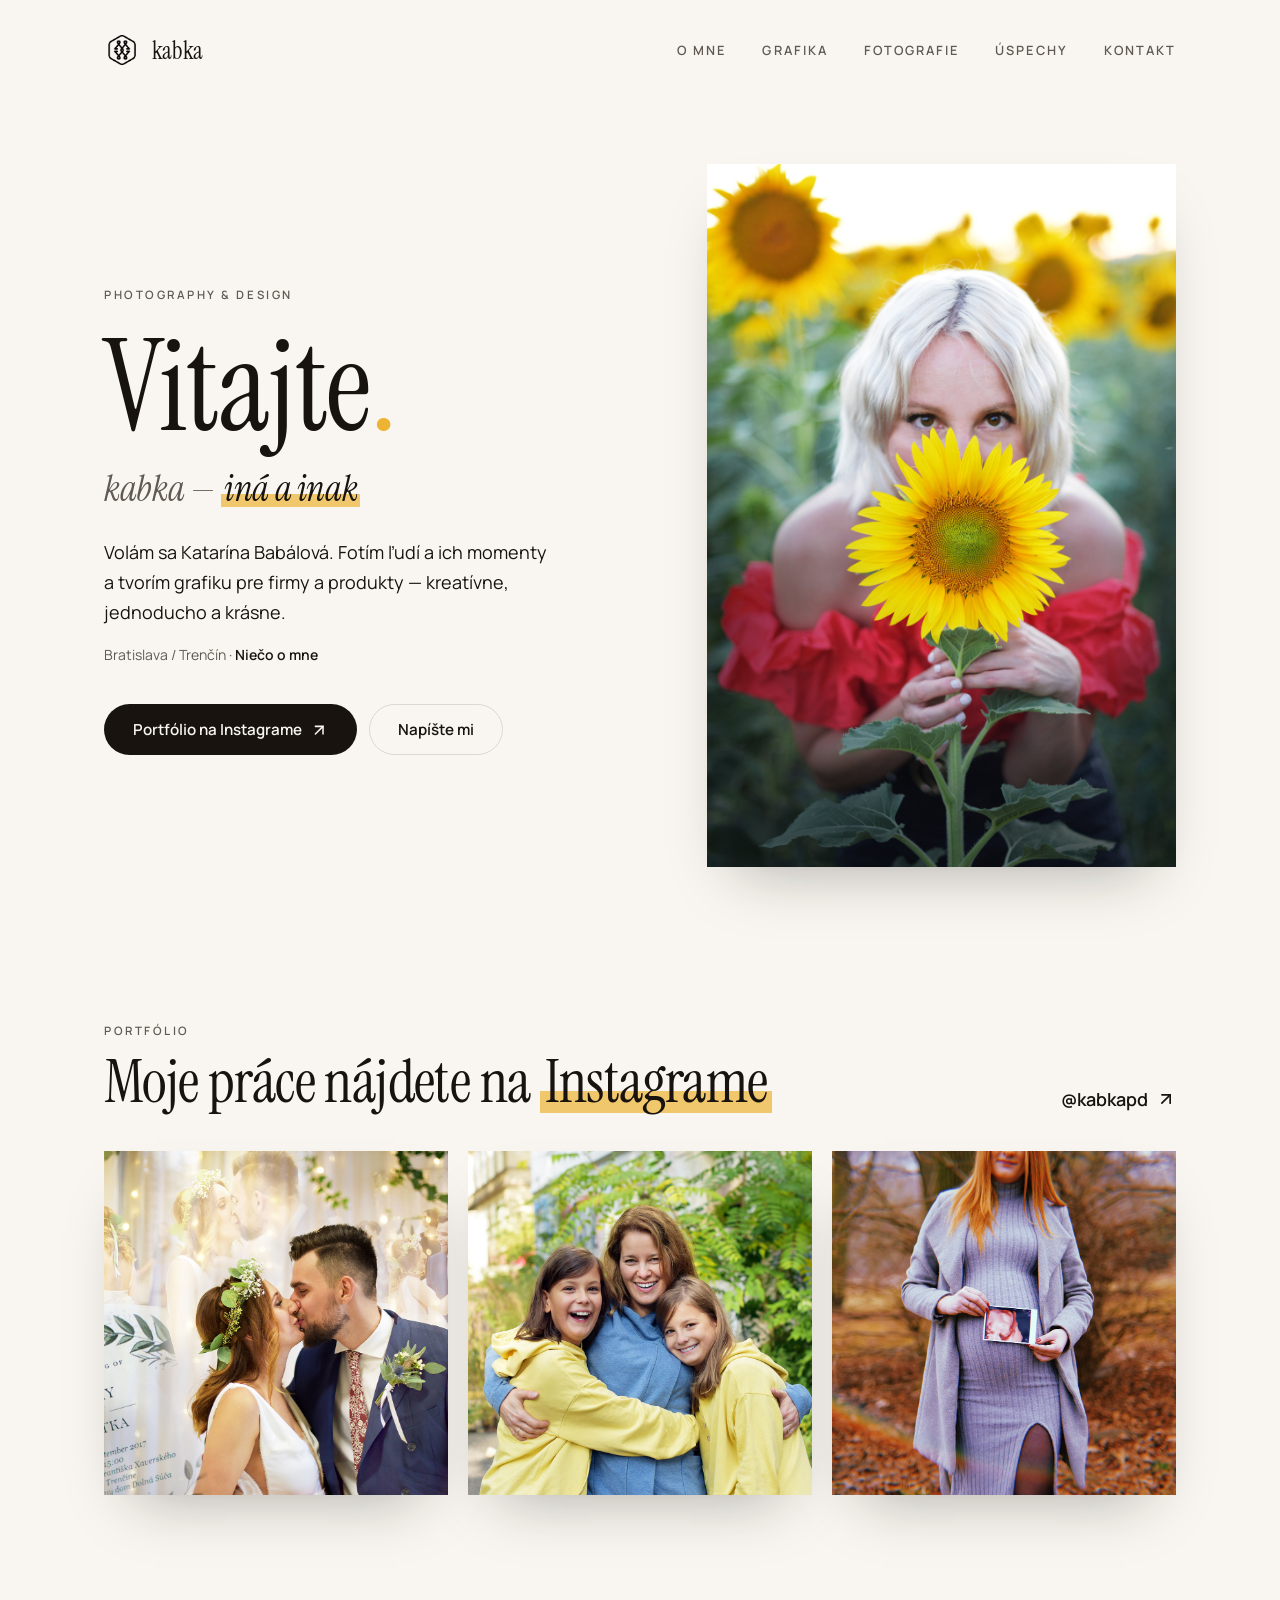
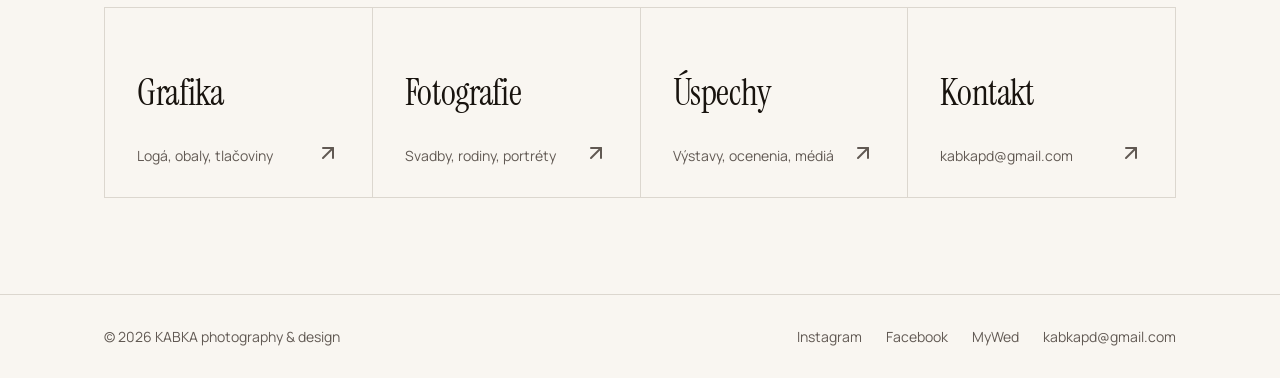
==== commit ac7b541e: "KABKA: úvod, O mne, Grafika, Fotografie, Úspechy, Kontakt" ====
--- a/index.html
+++ b/index.html
@@ -27,6 +27,7 @@
           <span class="word">kabka</span>
         </a>
         <nav class="site-nav">
+          <a class="nav-link" href="/niecomne.html">O mne</a>
           <a class="nav-link" href="/grafika.html">Grafika</a>
           <a class="nav-link" href="/fotografie.html">Fotografie</a>
           <a class="nav-link" href="/uspechy.html">Úspechy</a>
@@ -45,7 +46,7 @@
             Volám sa Katarína Babálová. Fotím ľudí a ich momenty a tvorím grafiku pre firmy a
             produkty — kreatívne, jednoducho a krásne.
           </p>
-          <p class="muted" style="margin-top:.75rem;font-size:.875rem">Bratislava / Trenčín</p>
+          <p class="muted" style="margin-top:.75rem;font-size:.875rem">Bratislava / Trenčín · <a class="text-link" href="/niecomne.html">Niečo o mne</a></p>
           <div class="hero-actions">
             <a class="btn btn-dark" href="https://www.instagram.com/kabkapd" target="_blank" rel="noreferrer">
               Portfólio na Instagrame
--- a/assets/css/site.css
+++ b/assets/css/site.css
@@ -105,9 +105,10 @@
 
 .site-header {
   display: flex;
+  flex-wrap: wrap;
   align-items: center;
   justify-content: space-between;
-  gap: 1rem;
+  gap: 1.25rem 1rem;
   padding-block: 1.5rem;
 }
 
@@ -133,13 +134,6 @@
 .brand .word {
   font-family: "Instrument Serif", ui-serif, Georgia, serif;
   font-size: 1.5rem;
-  display: none;
-}
-
-@media (min-width: 640px) {
-  .brand .word {
-    display: inline;
-  }
 }
 
 .site-nav {
@@ -166,7 +160,11 @@
 
 @media (max-width: 639px) {
   .site-nav {
-    gap: 0.75rem;
+    order: 3;
+    width: 100%;
+    justify-content: space-between;
+    gap: 0.5rem;
+    white-space: nowrap;
   }
   .nav-link {
     font-size: 0.68rem;
@@ -772,3 +770,76 @@
     transition: none;
   }
 }
+
+/* ---------- niečo o mne ---------- */
+
+.text-link {
+  color: var(--ink);
+  font-weight: 600;
+  text-underline-offset: 4px;
+}
+
+.text-link:hover {
+  text-decoration: underline;
+}
+
+.about {
+  display: grid;
+  gap: 3.5rem;
+}
+
+@media (min-width: 768px) {
+  .about {
+    grid-template-columns: 1.15fr 1fr;
+    gap: 5rem;
+  }
+}
+
+.about-intro {
+  margin: 0;
+  font-size: clamp(1.9rem, 4vw, 2.5rem);
+  line-height: 1.1;
+}
+
+.about-text p {
+  max-width: 36rem;
+  line-height: 1.7;
+  color: var(--muted-ink);
+}
+
+.about-text p.about-intro {
+  color: var(--ink);
+}
+
+.about-sign {
+  margin-top: 2rem;
+  font-family: "Instrument Serif", ui-serif, Georgia, serif;
+  font-style: italic;
+  font-size: 1.25rem;
+  color: var(--ink) !important;
+}
+
+.about-video {
+  align-self: start;
+}
+
+.about-video .frame {
+  aspect-ratio: 16 / 9;
+}
+
+.about-video iframe {
+  display: block;
+  width: 100%;
+  height: 100%;
+  border: 0;
+}
+
+.about-video .caption {
+  margin-top: 0.75rem;
+  font-size: 0.875rem;
+  color: var(--muted-ink);
+}
+
+.about-video .btn {
+  margin-top: 2.5rem;
+}
